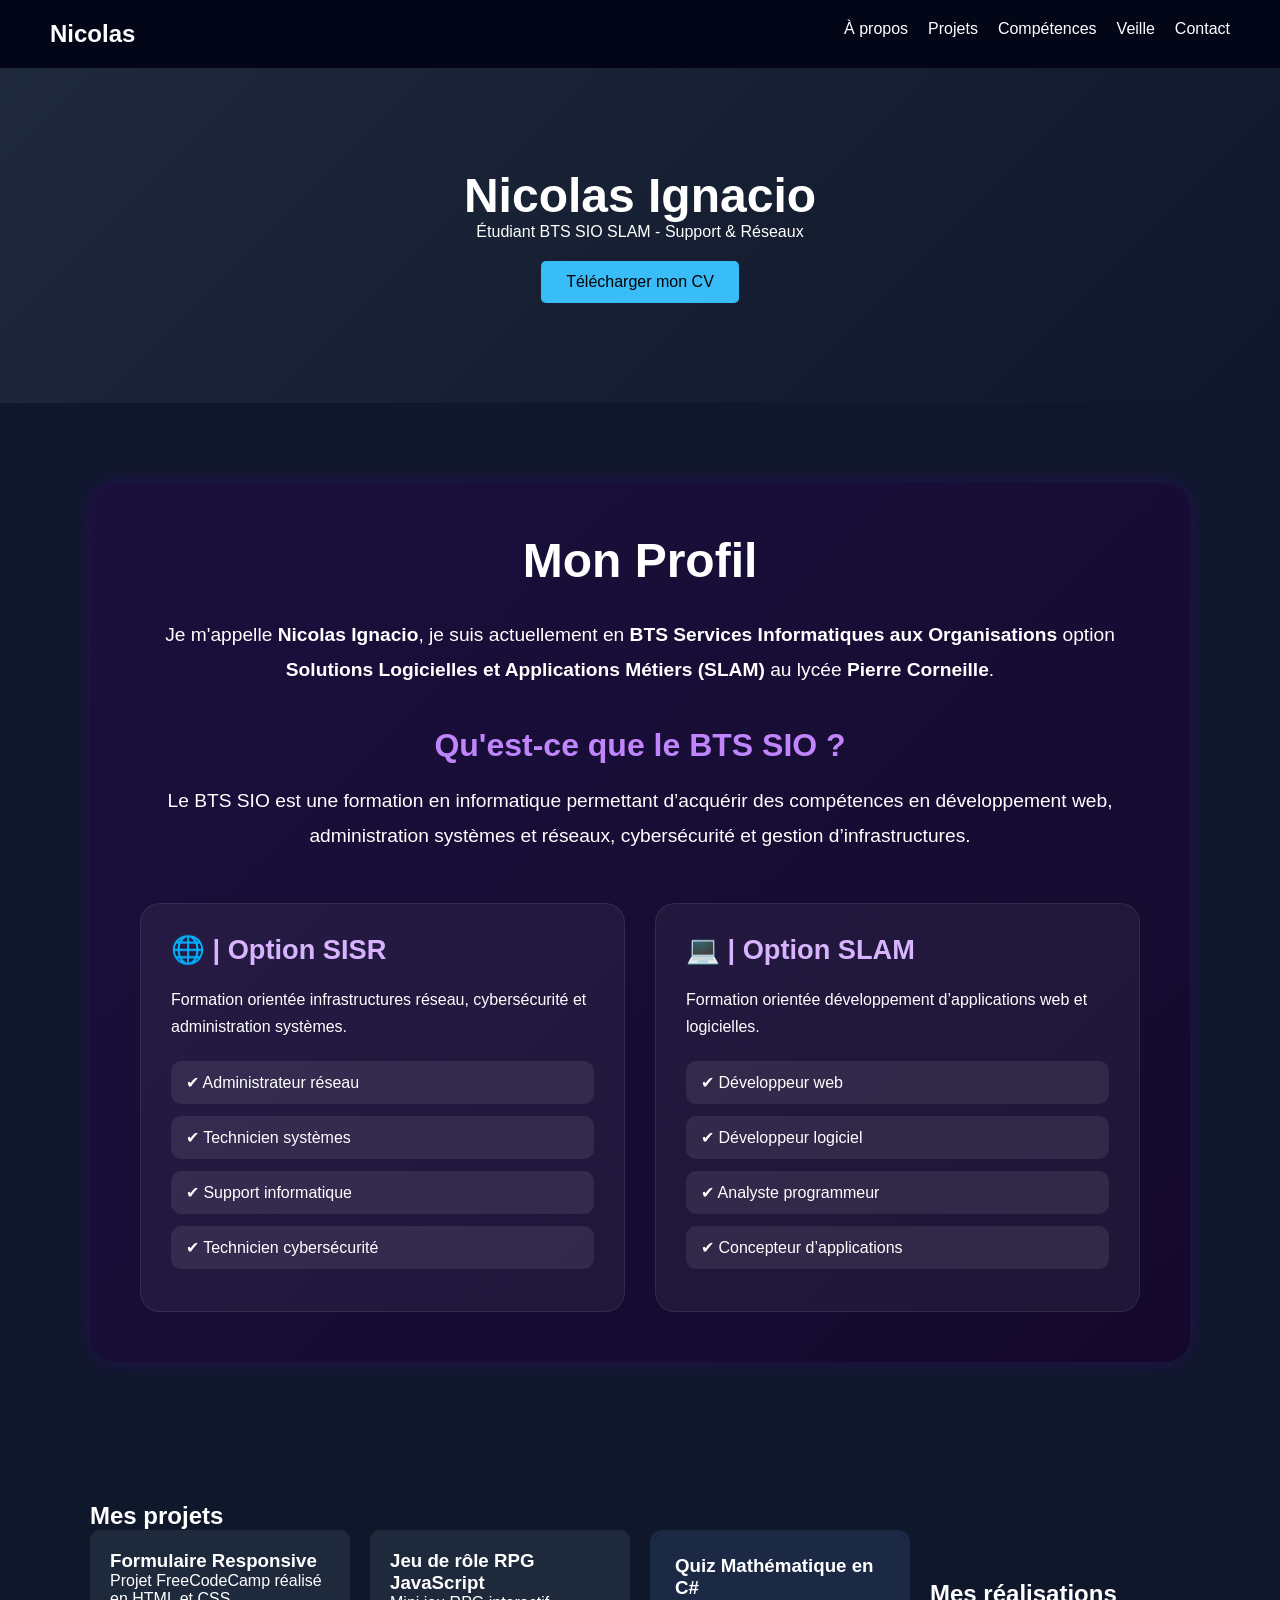
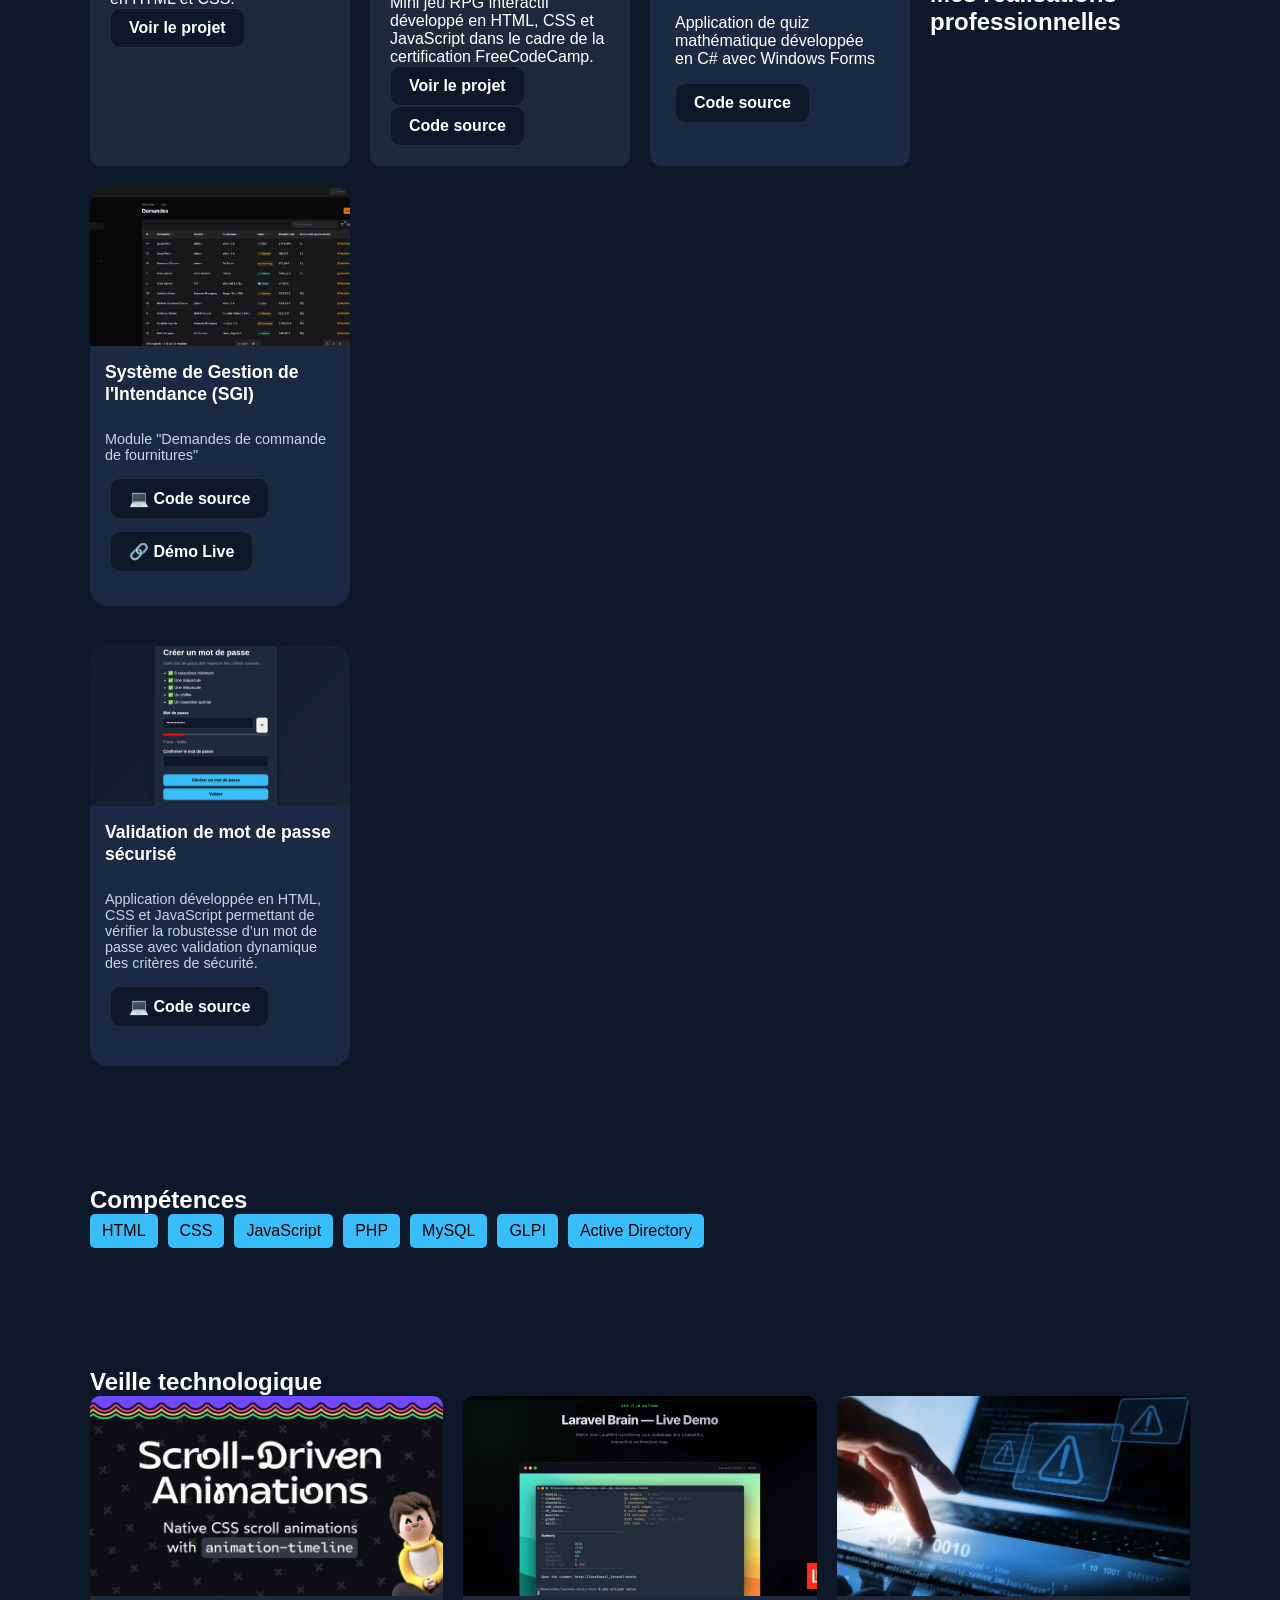
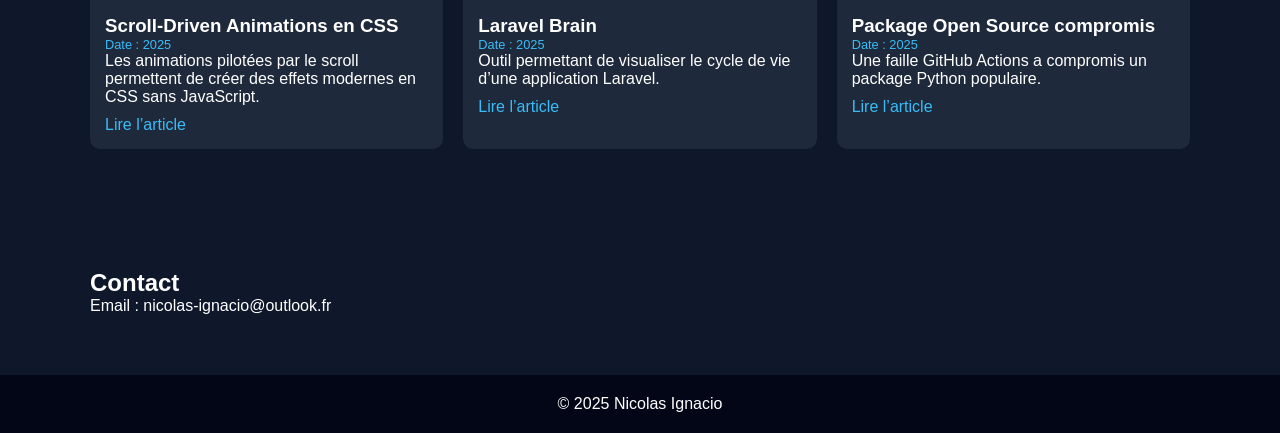
==== index.html @ 7a6d404f "Remove quiz image from project card Removed image from the project card section." ====
<!DOCTYPE html>
<html lang="fr">

<head>
    <meta charset="UTF-8">
    <meta name="viewport" content="width=device-width, initial-scale=1.0">
    <title>Portfolio - Nicolas Ignacio</title>
    <link rel="stylesheet" href="style.css">
</head>

<body>

    <!-- NAVBAR -->
    <nav>
        <h2>Nicolas</h2>

        <ul>
            <li><a href="#about">À propos</a></li>
            <li><a href="#projects">Projets</a></li>
            <li><a href="#skills">Compétences</a></li>
            <li><a href="#veille">Veille</a></li>
            <li><a href="#contact">Contact</a></li>
        </ul>
    </nav>

    <!-- HERO -->
    <header class="hero">

        <h1>Nicolas Ignacio</h1>

        <p>
            Étudiant BTS SIO SLAM - Support & Réseaux
        </p>

        <a href="assets/CV_Nicolas_Ignacio.pdf"
           target="_blank"
           class="btn">
            Télécharger mon CV
        </a>

    </header>

    <!-- PRESENTATION -->
    <section id="presentation" class="presentation-section">

        <div class="presentation-container">

            <h1>Mon Profil</h1>

            <p class="intro">
                Je m'appelle <strong>Nicolas Ignacio</strong>, je suis actuellement
                en <strong>BTS Services Informatiques aux Organisations</strong>
                option
                <strong>Solutions Logicielles et Applications Métiers (SLAM)</strong>
                au lycée <strong>Pierre Corneille</strong>.
            </p>

            <h2>Qu'est-ce que le BTS SIO ?</h2>

            <p class="description">
                Le BTS SIO est une formation en informatique permettant
                d’acquérir des compétences en développement web,
                administration systèmes et réseaux, cybersécurité
                et gestion d’infrastructures.
            </p>

            <div class="options-grid">

                <!-- SISR -->
                <div class="option-card">

                    <h3>🌐 | Option SISR</h3>

                    <p>
                        Formation orientée infrastructures réseau,
                        cybersécurité et administration systèmes.
                    </p>

                    <ul>
                        <li>✔ Administrateur réseau</li>
                        <li>✔ Technicien systèmes</li>
                        <li>✔ Support informatique</li>
                        <li>✔ Technicien cybersécurité</li>
                    </ul>

                </div>

                <!-- SLAM -->
                <div class="option-card">

                    <h3>💻 | Option SLAM</h3>

                    <p>
                        Formation orientée développement d’applications
                        web et logicielles.
                    </p>

                    <ul>
                        <li>✔ Développeur web</li>
                        <li>✔ Développeur logiciel</li>
                        <li>✔ Analyste programmeur</li>
                        <li>✔ Concepteur d’applications</li>
                    </ul>

                </div>

            </div>

        </div>

    </section>

    <!-- PROJETS -->
    <section id="projects">

        <h2>Mes projets</h2>

        <div class="grid">

            <!-- PROJET 1 -->
            <div class="card">

                <h3>Formulaire Responsive</h3>

                <p>
                    Projet FreeCodeCamp réalisé en HTML et CSS.
                </p>

                <a href="https://sleipnik.github.io/Formulaire/"
                       target="_blank"
                       class="demo-btn">
                       Voir le projet
                    </a>

            </div>

            <!-- PROJET 2 -->
            <div class="card">

                 <h3>Jeu de rôle RPG JavaScript</h3>
                    
                    <p>
                        Mini jeu RPG interactif développé en HTML, CSS et JavaScript
                        dans le cadre de la certification FreeCodeCamp.
                    </p>

                    <a href="https://sleipnik.github.io/rpg-dragon-game/"
                       target="_blank"
                       class="demo-btn">
                       Voir le projet
                    </a>
                    <a href="https://github.com/sleipnik/rpg-dragon-game"
                       target="_blank"
                       class="github-btn">
                       Code source
                    </a>

            </div>

<!-- PROJET 3 -->

<div class="project-card">

    <div class="project-content">

        <h3>Quiz Mathématique en C#</h3>

        <p>
            Application de quiz mathématique développée en C#
            avec Windows Forms 
        </p>

             <a href="https://github.com/LucaBONNIN/Quiz-Mathematique"
                target="_blank"
                class="github-btn">
                       Code source
            </a>
    </div>
</div>



<!-- REALISATIONS -->
<h2 class="section-title">
    Mes réalisations professionnelles
</h2>

<div class="realisation-container">

    <!-- SGI -->
    <div class="project-card pro-card">

        <img src="images/sgi-demo.png"
             alt="Application SGI"
             class="project-image">

        <div class="project-content">

            <h3>Système de Gestion de l'Intendance (SGI)</h3>

            <p>
                Module "Demandes de commande de fournitures"
            </p>

            <div class="project-buttons">

                <a href="https://github.com/LucaBONNIN/application-sgi"
                   target="_blank"
                   class="github-btn">
                   💻 Code source
                </a>

                <a href="https://app-sgi.127011.xyz/"
                   target="_blank"
                   class="demo-btn">
                   🔗 Démo Live
                </a>

            </div>

        </div>

    </div>

    <!-- REALISATION 2 -->
    
<div class="project-card pro-card">

    <img src="images/mdp.png"
         alt="Validation mot de passe"
         class="project-image">

    <div class="project-content">

        <h3>Validation de mot de passe sécurisé</h3>

        <p>
            Application développée en HTML, CSS et JavaScript
            permettant de vérifier la robustesse d’un mot de passe
            avec validation dynamique des critères de sécurité.
        </p>

    <div class="project-buttons">
    
        <a href="https://github.com/sleipnik/application-securite-mdp"
           target="_blank"
           class="github-btn">
           💻 Code source
        </a>
    
    </div>

</div>
</section>

    <!-- COMPETENCES -->
    <section id="skills">

        <h2>Compétences</h2>

        <div class="skills">

            <span>HTML</span>
            <span>CSS</span>
            <span>JavaScript</span>
            <span>PHP</span>
            <span>MySQL</span>
            <span>GLPI</span>
            <span>Active Directory</span>

        </div>

    </section>

    <!-- VEILLE -->
    <section id="veille">

        <h2>Veille technologique</h2>

        <div class="veille-container">

            <!-- ARTICLE 1 -->
            <div class="veille-card">

                <img src="images/scroll-animation.jpg"
                     alt="Scroll Driven Animations">

                <div class="veille-content">

                    <h3>Scroll-Driven Animations en CSS</h3>

                    <p class="date">
                        Date : 2025
                    </p>

                    <p>
                        Les animations pilotées par le scroll permettent
                        de créer des effets modernes en CSS sans JavaScript.
                    </p>

                    <a href="https://app.daily.dev/posts/scroll-driven-animations-josh-w-comeau-e7cur5pha"
                       target="_blank">
                        Lire l’article
                    </a>

                </div>

            </div>

            <!-- ARTICLE 2 -->
            <div class="veille-card">

                <img src="images/laravel-brain.jpg"
                     alt="Laravel Brain">

                <div class="veille-content">

                    <h3>Laravel Brain</h3>

                    <p class="date">
                        Date : 2025
                    </p>

                    <p>
                        Outil permettant de visualiser le cycle
                        de vie d’une application Laravel.
                    </p>

                    <a href="https://app.daily.dev/posts/laravel-brain-visualize-your-application-s-request-lifecycle-7nug7p59g"
                       target="_blank">
                        Lire l’article
                    </a>

                </div>

            </div>

            <!-- ARTICLE 3 -->
            <div class="veille-card">

                <img src="images/open-source-security.jpg"
                     alt="Open Source Security">

                <div class="veille-content">

                    <h3>Package Open Source compromis</h3>

                    <p class="date">
                        Date : 2025
                    </p>

                    <p>
                        Une faille GitHub Actions a compromis
                        un package Python populaire.
                    </p>

                    <a href="https://app.daily.dev/posts/xqgfmhisj"
                       target="_blank">
                        Lire l’article
                    </a>

                </div>

            </div>

        </div>

    </section>

    <!-- CONTACT -->
    <section id="contact">

        <h2>Contact</h2>

        <p>
            Email : nicolas-ignacio@outlook.fr
        </p>

    </section>

    <!-- FOOTER -->
    <footer>

        <p>
            © 2025 Nicolas Ignacio
        </p>

    </footer>

    <script src="script.js"></script>

</body>

</html>
---- style.css ----
* {
    margin: 0;
    padding: 0;
    box-sizing: border-box;
}

body {
    margin: 0;
    font-family: 'Segoe UI', sans-serif;
    background: #0f172a;
    color: white;
}

/* NAVBAR */
nav {
    display: flex;
    justify-content: space-between;
    padding: 20px 50px;
    background: #020617;
    position: sticky;
    top: 0;
    z-index: 100;
}

nav ul {
    display: flex;
    gap: 20px;
    list-style: none;
}

nav a {
    color: white;
    text-decoration: none;
    transition: 0.3s;
}

nav a:hover {
    color: #38bdf8;
}

/* HERO */
.hero {
    text-align: center;
    padding: 100px 20px;
    background: linear-gradient(135deg, #1e293b, #0f172a);
}

.hero h1 {
    font-size: 3em;
}

.btn {
    display: inline-block;
    margin-top: 20px;
    padding: 12px 25px;
    background: #38bdf8;
    color: black;
    border-radius: 5px;
    text-decoration: none;
    transition: 0.3s;
}

.btn:hover {
    background: #0ea5e9;
}

/* SECTIONS */
section {
    padding: 60px 50px;
    max-width: 1200px;
    margin: auto;
    opacity: 0;
    transform: translateY(20px);
    transition: 0.6s;
}

/* =========================
   PRESENTATION BTS SIO
========================= */

.presentation-section {
    padding: 80px 50px;
}

.presentation-container {
    background: linear-gradient(135deg, #1b103d, #14092c);
    padding: 50px;
    border-radius: 25px;
    box-shadow: 0 0 25px rgba(128, 0, 255, 0.2);
}

.presentation-container h1 {
    text-align: center;
    font-size: 3rem;
    margin-bottom: 30px;
}

.presentation-container h2 {
    text-align: center;
    margin: 40px 0 20px;
    font-size: 2rem;
    color: #c084fc;
}

.intro,
.description {
    text-align: center;
    line-height: 1.8;
    font-size: 1.2rem;
    margin-bottom: 25px;
}

.options-grid {
    display: grid;
    grid-template-columns: repeat(auto-fit, minmax(320px, 1fr));
    gap: 30px;
    margin-top: 50px;
}

.option-card {
    background: rgba(255,255,255,0.05);
    padding: 30px;
    border-radius: 20px;
    border: 1px solid rgba(255,255,255,0.08);
    transition: 0.3s;
}

.option-card:hover {
    transform: translateY(-5px);
    box-shadow: 0 0 20px rgba(192,132,252,0.3);
}

.option-card h3 {
    font-size: 1.7rem;
    margin-bottom: 20px;
    color: #d8b4fe;
}

.option-card p {
    line-height: 1.7;
    margin-bottom: 20px;
}

.option-card ul {
    list-style: none;
    padding: 0;
}

.option-card ul li {
    background: rgba(255,255,255,0.08);
    margin-bottom: 12px;
    padding: 12px 15px;
    border-radius: 10px;
}

/* GRID */
.grid {
    display: grid;
    grid-template-columns: repeat(auto-fit, minmax(250px, 1fr));
    gap: 20px;
}

/* CARDS */
.card {
    background: #1e293b;
    padding: 20px;
    border-radius: 10px;
    transition: 0.3s;
}

.card:hover {
    transform: translateY(-5px);
}

/* SKILLS */
.skills {
    display: flex;
    gap: 10px;
    flex-wrap: wrap;
}

.skills span {
    background: #38bdf8;
    color: black;
    padding: 8px 12px;
    border-radius: 5px;
}

/* VEILLE */
.veille-container {
    display: grid;
    grid-template-columns: repeat(auto-fit, minmax(300px, 1fr));
    gap: 20px;
}

.veille-card {
    background: #1e293b;
    border-radius: 10px;
    overflow: hidden;
    transition: 0.3s;
}

.veille-card:hover {
    transform: translateY(-5px);
}

.veille-card img {
    width: 100%;
    height: 200px;
    object-fit: cover;
}

.veille-content {
    padding: 15px;
}

.veille-content h3 {
    margin: 0;
}

.date {
    font-size: 0.8em;
    color: #38bdf8;
}

.veille-content a {
    display: inline-block;
    margin-top: 10px;
    color: #38bdf8;
    text-decoration: none;
}

.article {
    opacity: 1 !important;
    transform: none !important;
}

/* PROJETS */
.projects-section {
    padding: 40px;
    background-color: #020d2b;
    color: white;
}

.projects-section h2 {
    margin-bottom: 25px;
    font-size: 2rem;
}

.section-title {
    margin-top: 50px;
}

.projects-grid {
    display: flex;
    gap: 20px;
    flex-wrap: wrap;
}

.project-card {
    background-color: #1b2945;
    padding: 25px;
    border-radius: 12px;
    width: 100%;
    box-sizing: border-box;
}

.project-card:hover {
    transform: translateY(-5px);
}

.project-card h3 {
    margin-bottom: 15px;
}

.project-card p {
    margin-bottom: 15px;
}

.project-card a {
    color: #7b2cff;
    text-decoration: underline;
}

/* FOOTER */
footer {
    text-align: center;
    padding: 20px;
    background: #020617;
}

/* =========================
   RESPONSIVE MOBILE
========================= */

@media screen and (max-width: 768px) {

    body {
        overflow-x: hidden;
    }

    /* NAVBAR */
    nav {
        flex-direction: column;
        align-items: center;
        padding: 15px;
        gap: 15px;
    }

    nav ul {
        flex-wrap: wrap;
        justify-content: center;
        padding: 0;
        margin: 0;
        gap: 10px;
    }

    nav a {
        font-size: 14px;
    }

    /* HERO */
    .hero {
        padding: 70px 15px;
    }

    .hero h1 {
        font-size: 2rem;
    }

    .hero p {
        font-size: 1rem;
    }

    .btn {
        width: 100%;
        max-width: 250px;
        text-align: center;
    }

    /* SECTIONS */
    section {
        padding: 40px 15px;
    }

    /* PRESENTATION */
    .presentation-section {
        padding: 20px 10px;
    }

    .presentation-container {
        padding: 20px;
        border-radius: 15px;
    }

    .presentation-container h1 {
        font-size: 2rem;
        text-align: center;
    }

    .presentation-container h2 {
        font-size: 1.5rem;
        text-align: center;
    }

    .intro,
    .description {
        font-size: 1rem;
        line-height: 1.6;
        text-align: left;
    }

    .options-grid {
        grid-template-columns: 1fr;
        gap: 20px;
    }

    .option-card {
        padding: 20px;
    }

    .option-card h3 {
        font-size: 1.2rem;
    }

    .option-card ul li {
        font-size: 0.95rem;
    }

    /* PROJETS */
    .projects-grid {
        flex-direction: column;
    }

    .project-card {
        width: 100%;
        box-sizing: border-box;
    }

    /* VEILLE */
    .veille-container {
        grid-template-columns: 1fr;
    }

    .veille-card img {
        height: auto;
    }

    /* FOOTER */
    footer {
        padding: 15px;
        font-size: 0.9rem;
    }

    html, body {
        overflow-x: hidden;
    }

    img {
        max-width: 100%;
    }

}

/* =========================
   REALISATION PRO
========================= */

#realisations {
    width: 100%;
    display: flex;
    flex-direction: column;
    align-items: center;
}

.pro-card {
    background-color: #1b2945;
    border-radius: 18px;
    overflow: hidden;

    width: 300px;
    height: 420px;

    color: white;
    padding: 0;
    transition: 0.3s;

    display: flex;
    flex-direction: column;
}


.pro-card:hover {
    transform: translateY(-5px);
}

.project-image {
    width: 100%;
    height: 160px;
    object-fit: cover;
    display: block;
}

.pro-card h3 {
    padding: 15px 15px 10px;
    font-size: 1.1rem;
    line-height: 1.3;
}

.pro-card p {
    padding: 0 15px;
    color: #cbd5e1;
    font-size: 0.9rem;
    margin-bottom: 15px;
}

.project-tags {
    display: flex;
    gap: 10px;
    flex-wrap: wrap;
    padding: 0 20px 20px;
}

.project-tags span {
    background: rgba(255,255,255,0.08);
    color: #38bdf8;
    padding: 8px 14px;
    border-radius: 8px;
    font-size: 14px;
}

.project-buttons {
    display: flex;
    gap: 12px;
    padding: 0 20px 25px;
    align-items: center;
    flex-wrap: wrap;
}

.github-btn,
.demo-btn {
    background: #0f172a;
    color: white !important;
    text-decoration: none !important;
    padding: 10px 18px;
    border-radius: 10px;
    transition: 0.3s;
    font-weight: 600;
    border: 1px solid rgba(255,255,255,0.08);
    display: inline-flex;
    align-items: center;
    gap: 8px;
}

.github-btn:hover,
.demo-btn:hover {
    background: #2563eb;
    transform: translateY(-2px);
}

/* CONTENEUR POUR METTRE LES REALISATIONS COTE A COTE */

.realisation-container {
    width: 100%;
    display: flex;
    justify-content: center;
    align-items: stretch;
    gap: 40px;
    flex-wrap: wrap;
}
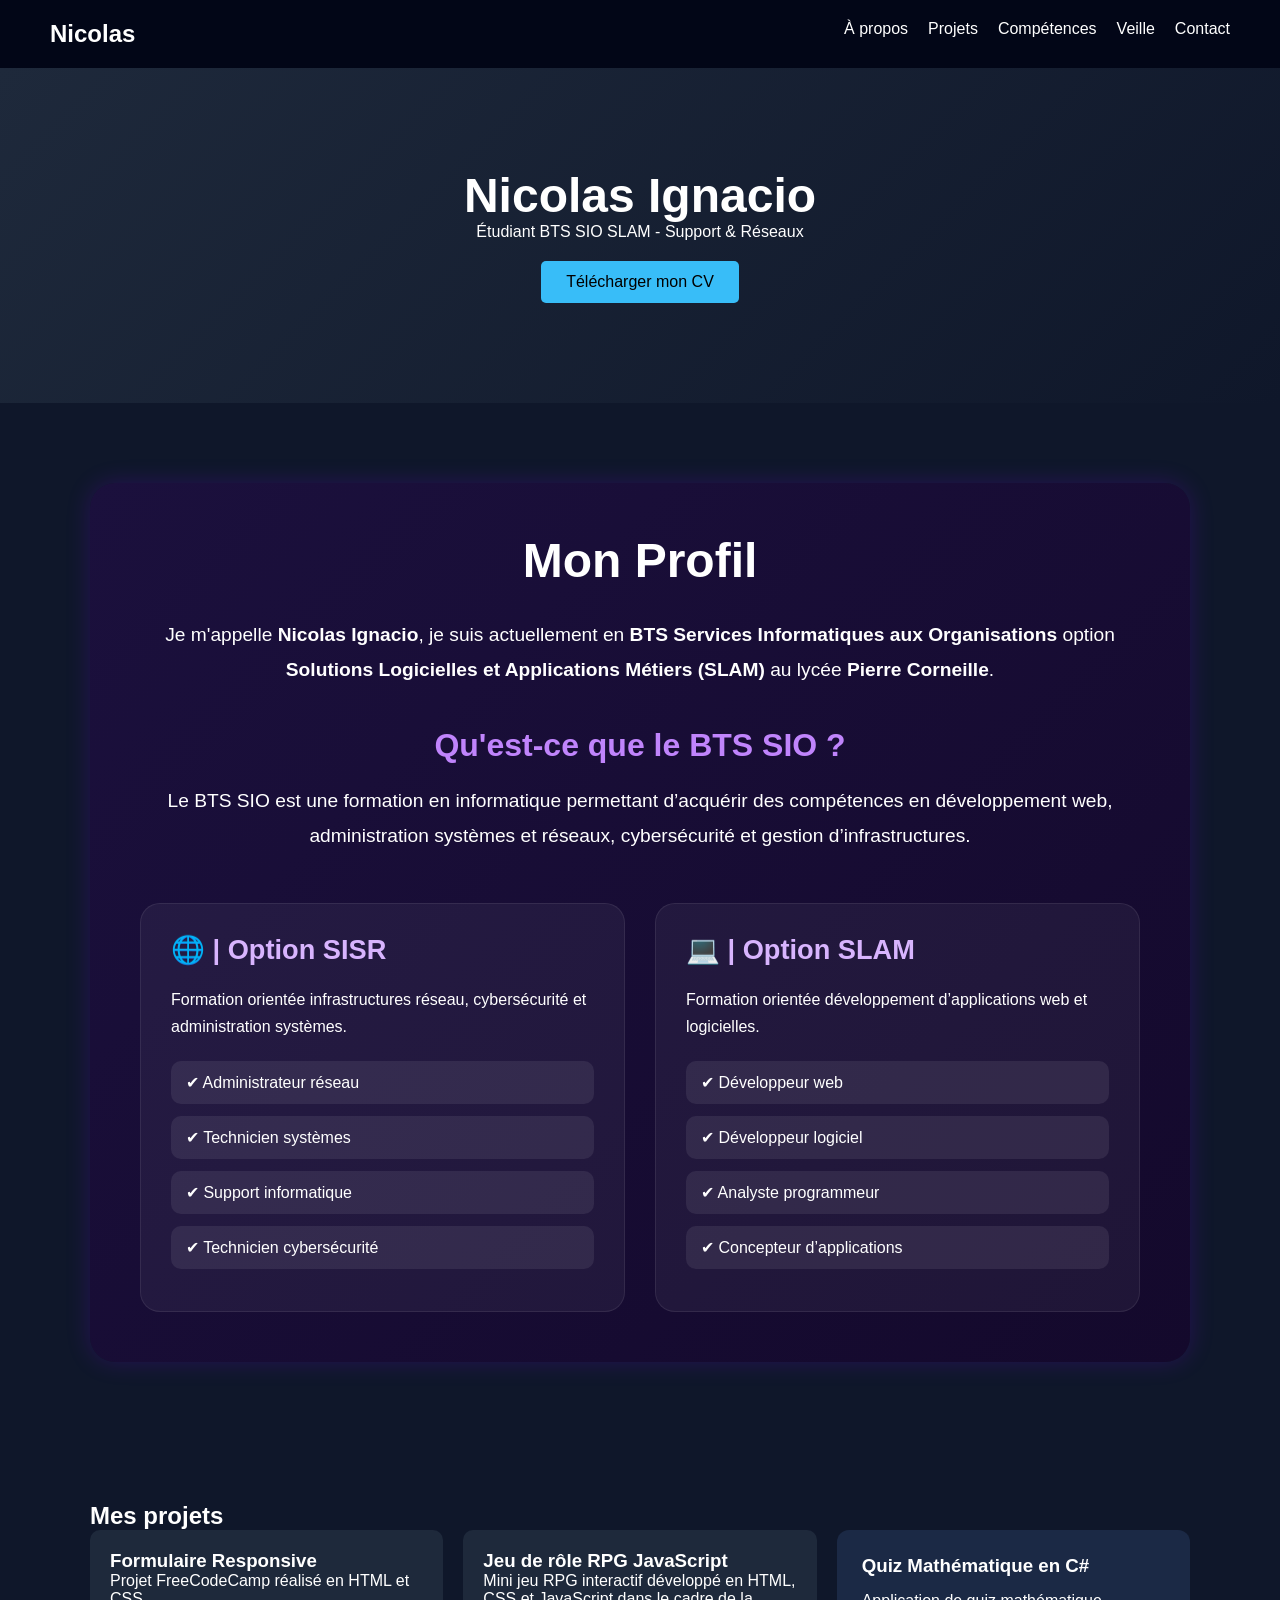
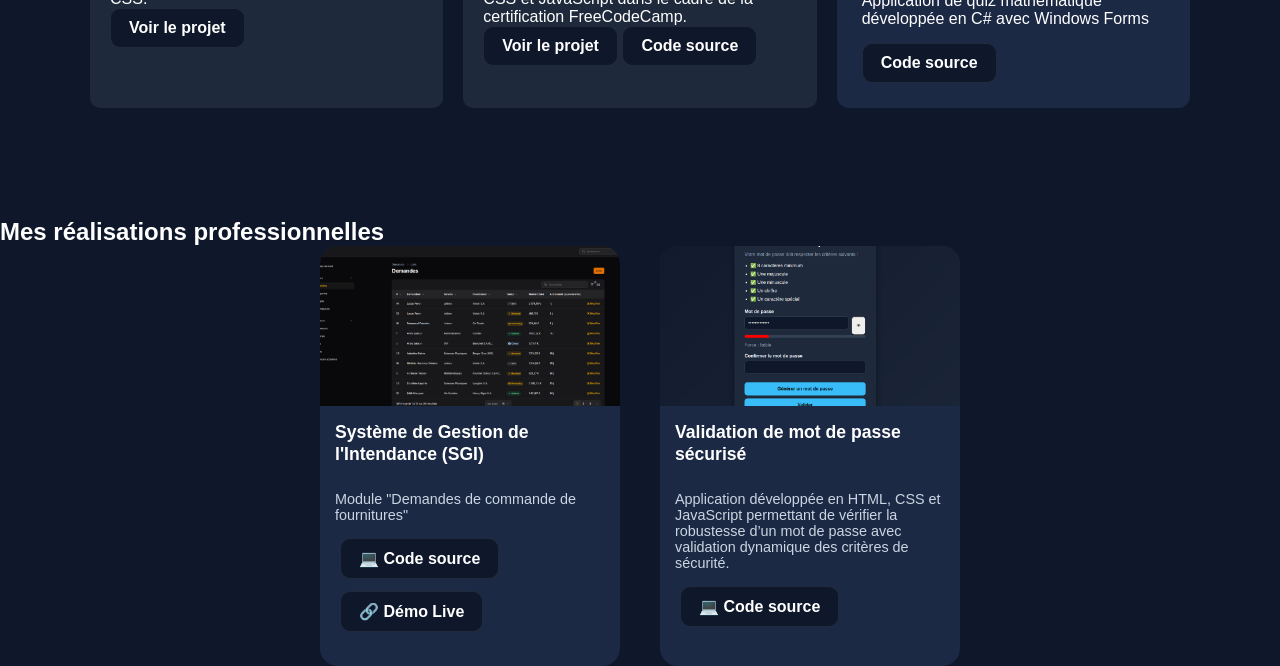
==== commit 7d1993bf: "Fix GitHub link formatting in index.html" ====
--- a/index.html
+++ b/index.html
@@ -170,15 +170,17 @@
             avec Windows Forms 
         </p>
 
-             <a href="https://github.com/LucaBONNIN/Quiz-Mathematique"
-                target="_blank"
-                class="github-btn">
-                       Code source
-            </a>
+        <a href="https://github.com/LucaBONNIN/Quiz-Mathematique"
+           target="_blank"
+           class="github-btn">
+           Code source
+        </a>
+
     </div>
 </div>
 
-
+</div>
+</section>
 
 <!-- REALISATIONS -->
 <h2 class="section-title">
@@ -186,7 +188,7 @@
 </h2>
 
 <div class="realisation-container">
-
+    
     <!-- SGI -->
     <div class="project-card pro-card">
 
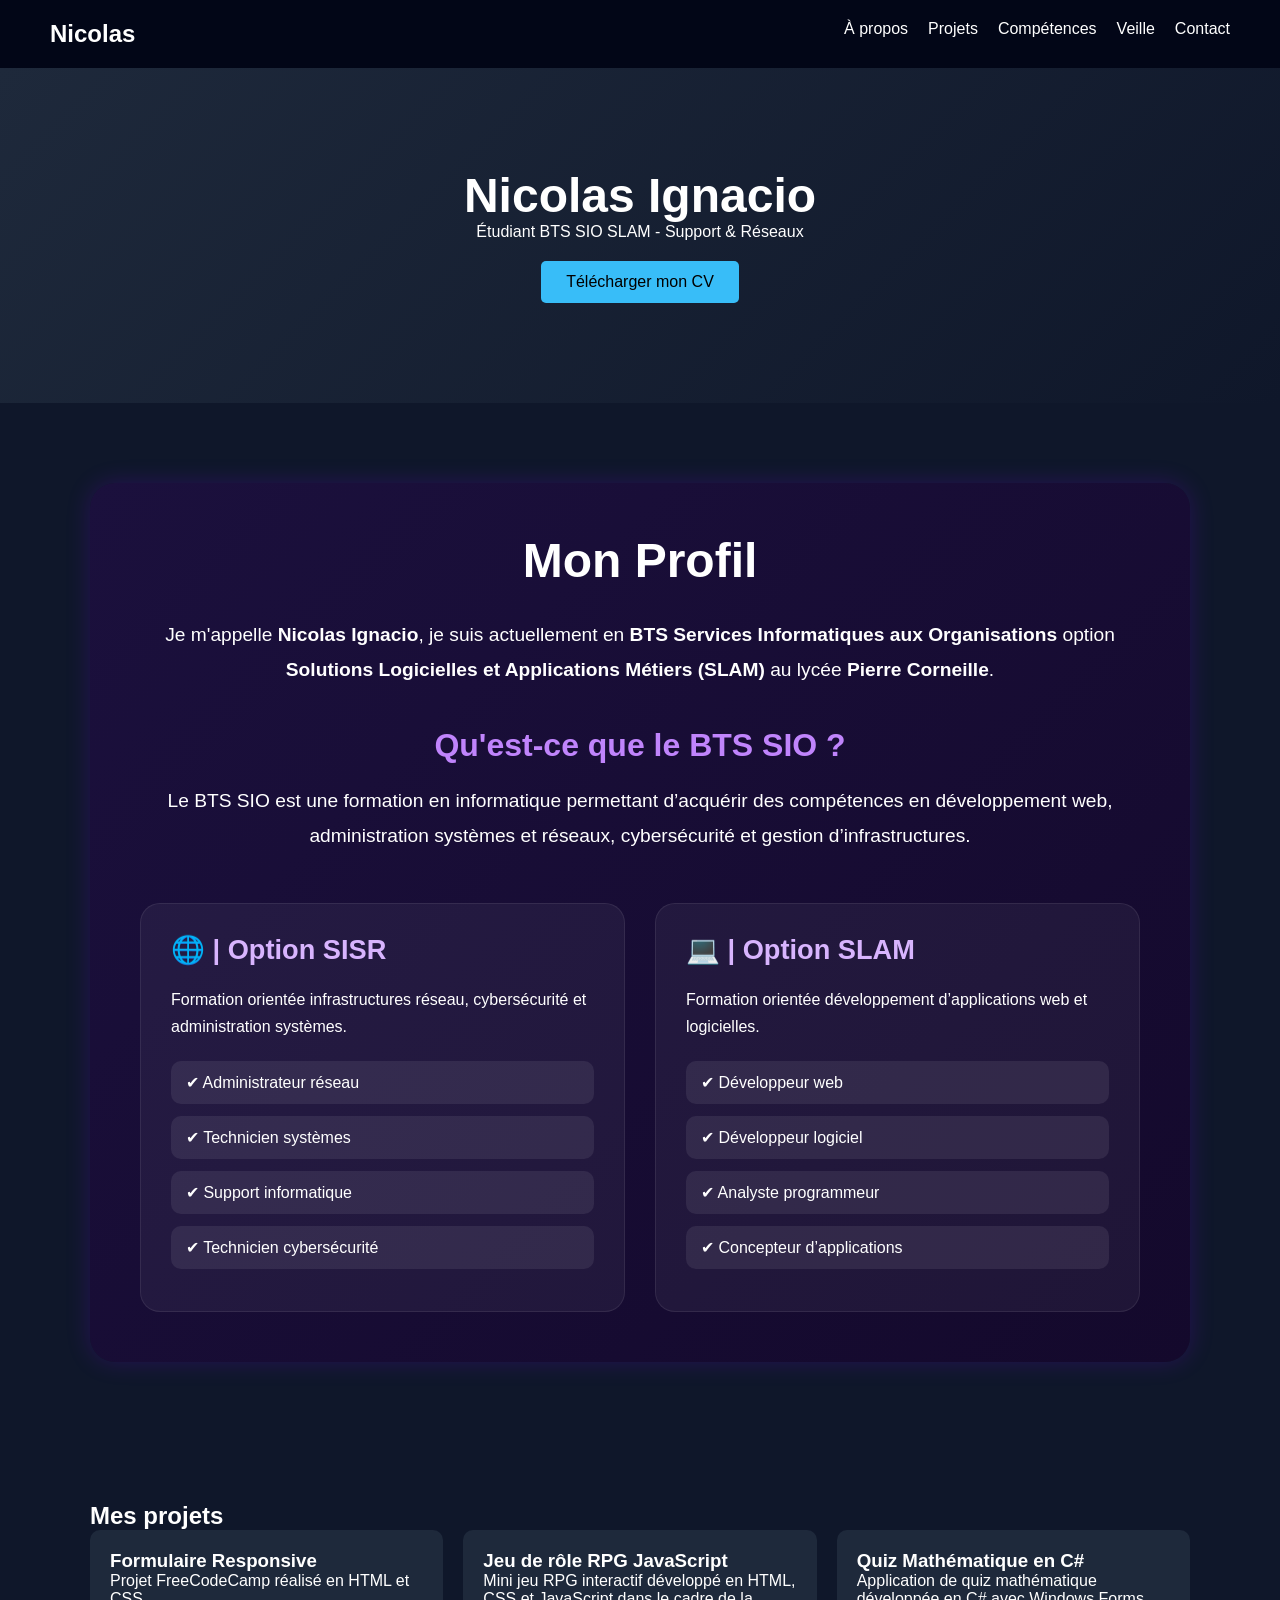
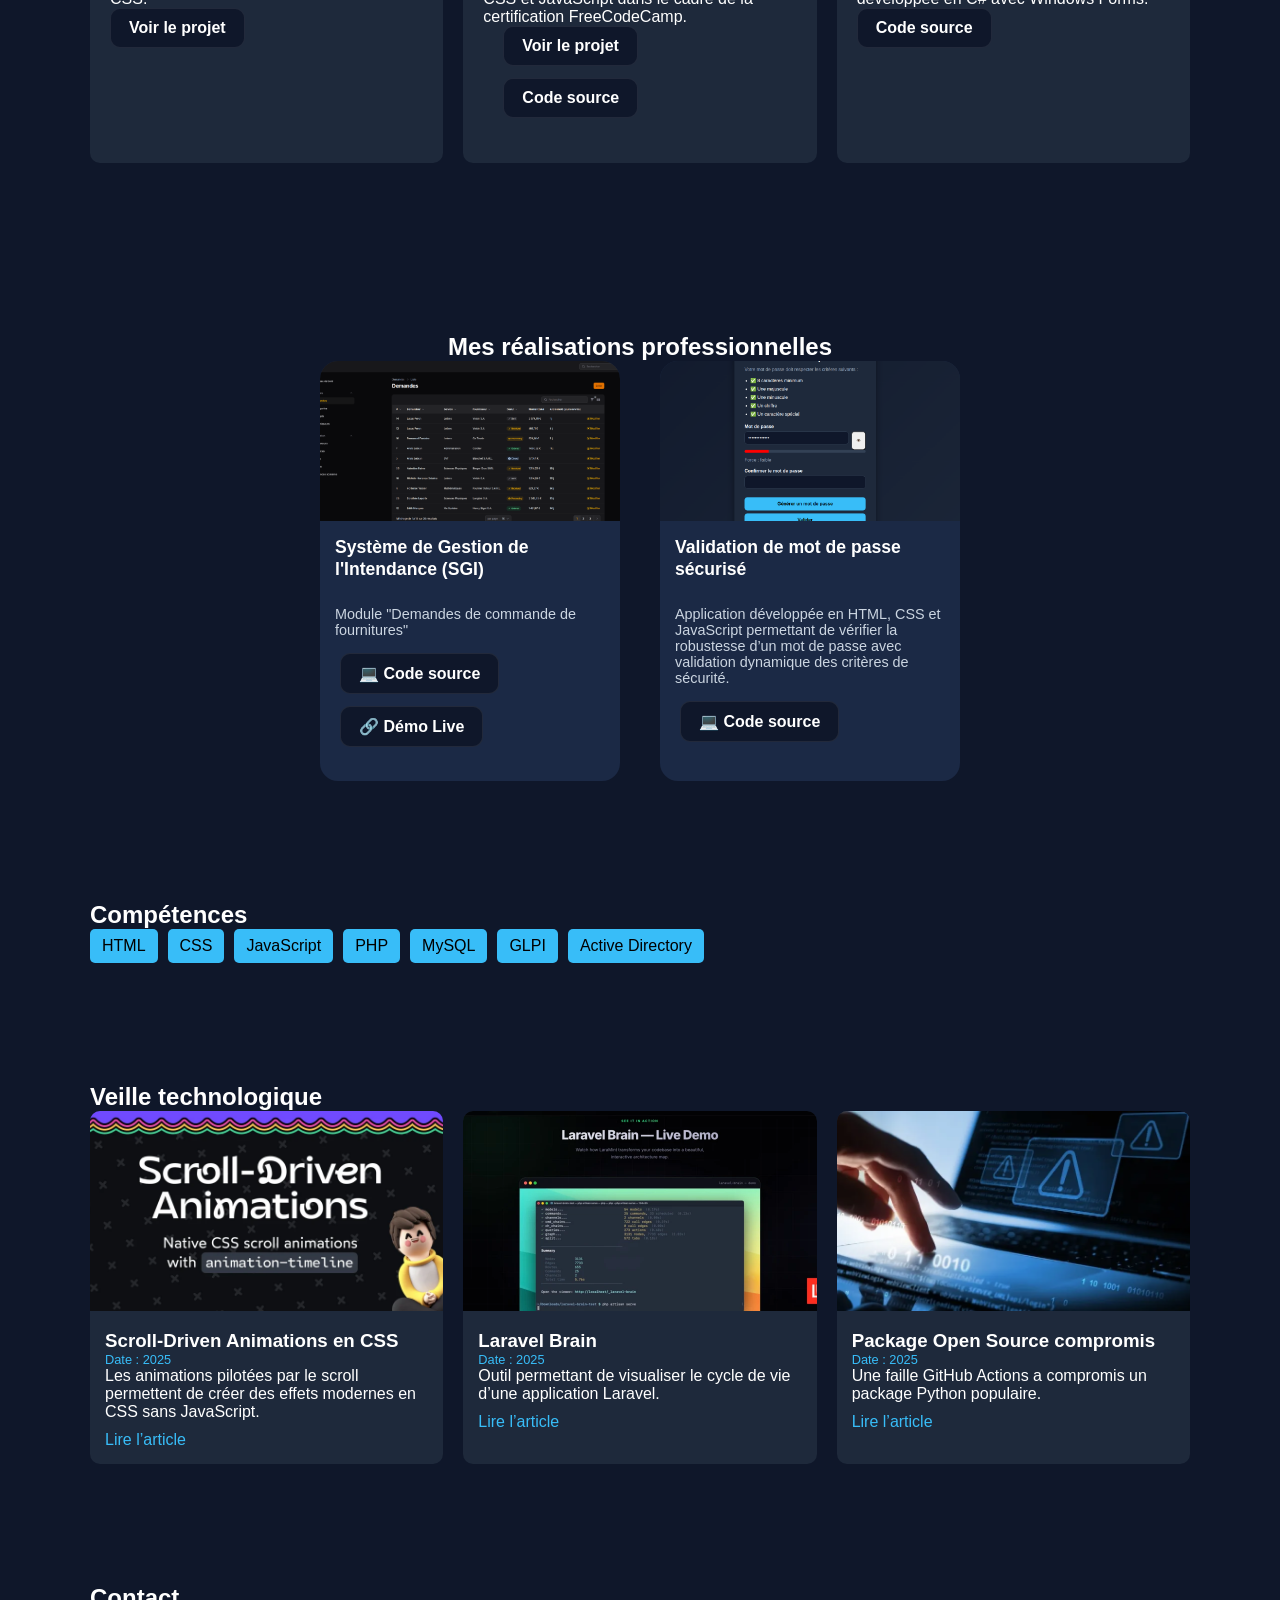
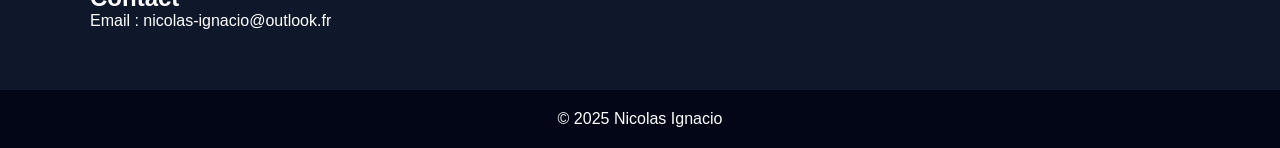
==== commit 7fa79d82: "Refactor project section in index.html" ====
--- a/index.html
+++ b/index.html
@@ -110,120 +110,123 @@
 
     </section>
 
-    <!-- PROJETS -->
-    <section id="projects">
-
-        <h2>Mes projets</h2>
-
-        <div class="grid">
-
-            <!-- PROJET 1 -->
-            <div class="card">
-
-                <h3>Formulaire Responsive</h3>
+<!-- PROJETS -->
+<section id="projects">
+
+    <h2>Mes projets</h2>
+
+    <div class="grid">
+
+        <!-- PROJET 1 -->
+        <div class="card">
+
+            <h3>Formulaire Responsive</h3>
+
+            <p>
+                Projet FreeCodeCamp réalisé en HTML et CSS.
+            </p>
+
+            <a href="https://sleipnik.github.io/Formulaire/"
+               target="_blank"
+               class="demo-btn">
+               Voir le projet
+            </a>
+
+        </div>
+
+        <!-- PROJET 2 -->
+        <div class="card">
+
+            <h3>Jeu de rôle RPG JavaScript</h3>
+
+            <p>
+                Mini jeu RPG interactif développé en HTML, CSS et JavaScript
+                dans le cadre de la certification FreeCodeCamp.
+            </p>
+
+            <div class="project-buttons">
+
+                <a href="https://sleipnik.github.io/rpg-dragon-game/"
+                   target="_blank"
+                   class="demo-btn">
+                   Voir le projet
+                </a>
+
+                <a href="https://github.com/sleipnik/rpg-dragon-game"
+                   target="_blank"
+                   class="github-btn">
+                   Code source
+                </a>
+
+            </div>
+
+        </div>
+
+        <!-- PROJET 3 -->
+        <div class="card">
+
+            <h3>Quiz Mathématique en C#</h3>
+
+            <p>
+                Application de quiz mathématique développée en C#
+                avec Windows Forms.
+            </p>
+
+            <a href="https://github.com/LucaBONNIN/Quiz-Mathematique"
+               target="_blank"
+               class="github-btn">
+               Code source
+            </a>
+
+        </div>
+
+    </div>
+
+</section>
+
+<!-- REALISATIONS -->
+<section id="realisations">
+
+    <h2 class="section-title">
+        Mes réalisations professionnelles
+    </h2>
+
+    <div class="realisation-container">
+
+        <!-- SGI -->
+        <div class="project-card pro-card">
+
+            <img src="images/sgi-demo.png"
+                 alt="Application SGI"
+                 class="project-image">
+
+            <div class="project-content">
+
+                <h3>Système de Gestion de l'Intendance (SGI)</h3>
 
                 <p>
-                    Projet FreeCodeCamp réalisé en HTML et CSS.
+                    Module "Demandes de commande de fournitures"
                 </p>
 
-                <a href="https://sleipnik.github.io/Formulaire/"
+                <div class="project-buttons">
+
+                    <a href="https://github.com/LucaBONNIN/application-sgi"
+                       target="_blank"
+                       class="github-btn">
+                       💻 Code source
+                    </a>
+
+                    <a href="https://app-sgi.127011.xyz/"
                        target="_blank"
                        class="demo-btn">
-                       Voir le projet
-                    </a>
-
-            </div>
-
-            <!-- PROJET 2 -->
-            <div class="card">
-
-                 <h3>Jeu de rôle RPG JavaScript</h3>
-                    
-                    <p>
-                        Mini jeu RPG interactif développé en HTML, CSS et JavaScript
-                        dans le cadre de la certification FreeCodeCamp.
-                    </p>
-
-                    <a href="https://sleipnik.github.io/rpg-dragon-game/"
-                       target="_blank"
-                       class="demo-btn">
-                       Voir le projet
-                    </a>
-                    <a href="https://github.com/sleipnik/rpg-dragon-game"
-                       target="_blank"
-                       class="github-btn">
-                       Code source
-                    </a>
-
-            </div>
-
-<!-- PROJET 3 -->
-
-<div class="project-card">
-
-    <div class="project-content">
-
-        <h3>Quiz Mathématique en C#</h3>
-
-        <p>
-            Application de quiz mathématique développée en C#
-            avec Windows Forms 
-        </p>
-
-        <a href="https://github.com/LucaBONNIN/Quiz-Mathematique"
-           target="_blank"
-           class="github-btn">
-           Code source
-        </a>
-
-    </div>
-</div>
-
-</div>
-</section>
-
-<!-- REALISATIONS -->
-<h2 class="section-title">
-    Mes réalisations professionnelles
-</h2>
-
-<div class="realisation-container">
-    
-    <!-- SGI -->
-    <div class="project-card pro-card">
-
-        <img src="images/sgi-demo.png"
-             alt="Application SGI"
-             class="project-image">
-
-        <div class="project-content">
-
-            <h3>Système de Gestion de l'Intendance (SGI)</h3>
-
-            <p>
-                Module "Demandes de commande de fournitures"
-            </p>
-
-            <div class="project-buttons">
-
-                <a href="https://github.com/LucaBONNIN/application-sgi"
-                   target="_blank"
-                   class="github-btn">
-                   💻 Code source
-                </a>
-
-                <a href="https://app-sgi.127011.xyz/"
-                   target="_blank"
-                   class="demo-btn">
-                   🔗 Démo Live
-                </a>
-
-            </div>
-
-        </div>
-
-    </div>
-
+                       🔗 Démo Live
+                    </a>
+
+                </div>
+
+            </div>
+
+        </div>
     <!-- REALISATION 2 -->
     
 <div class="project-card pro-card">
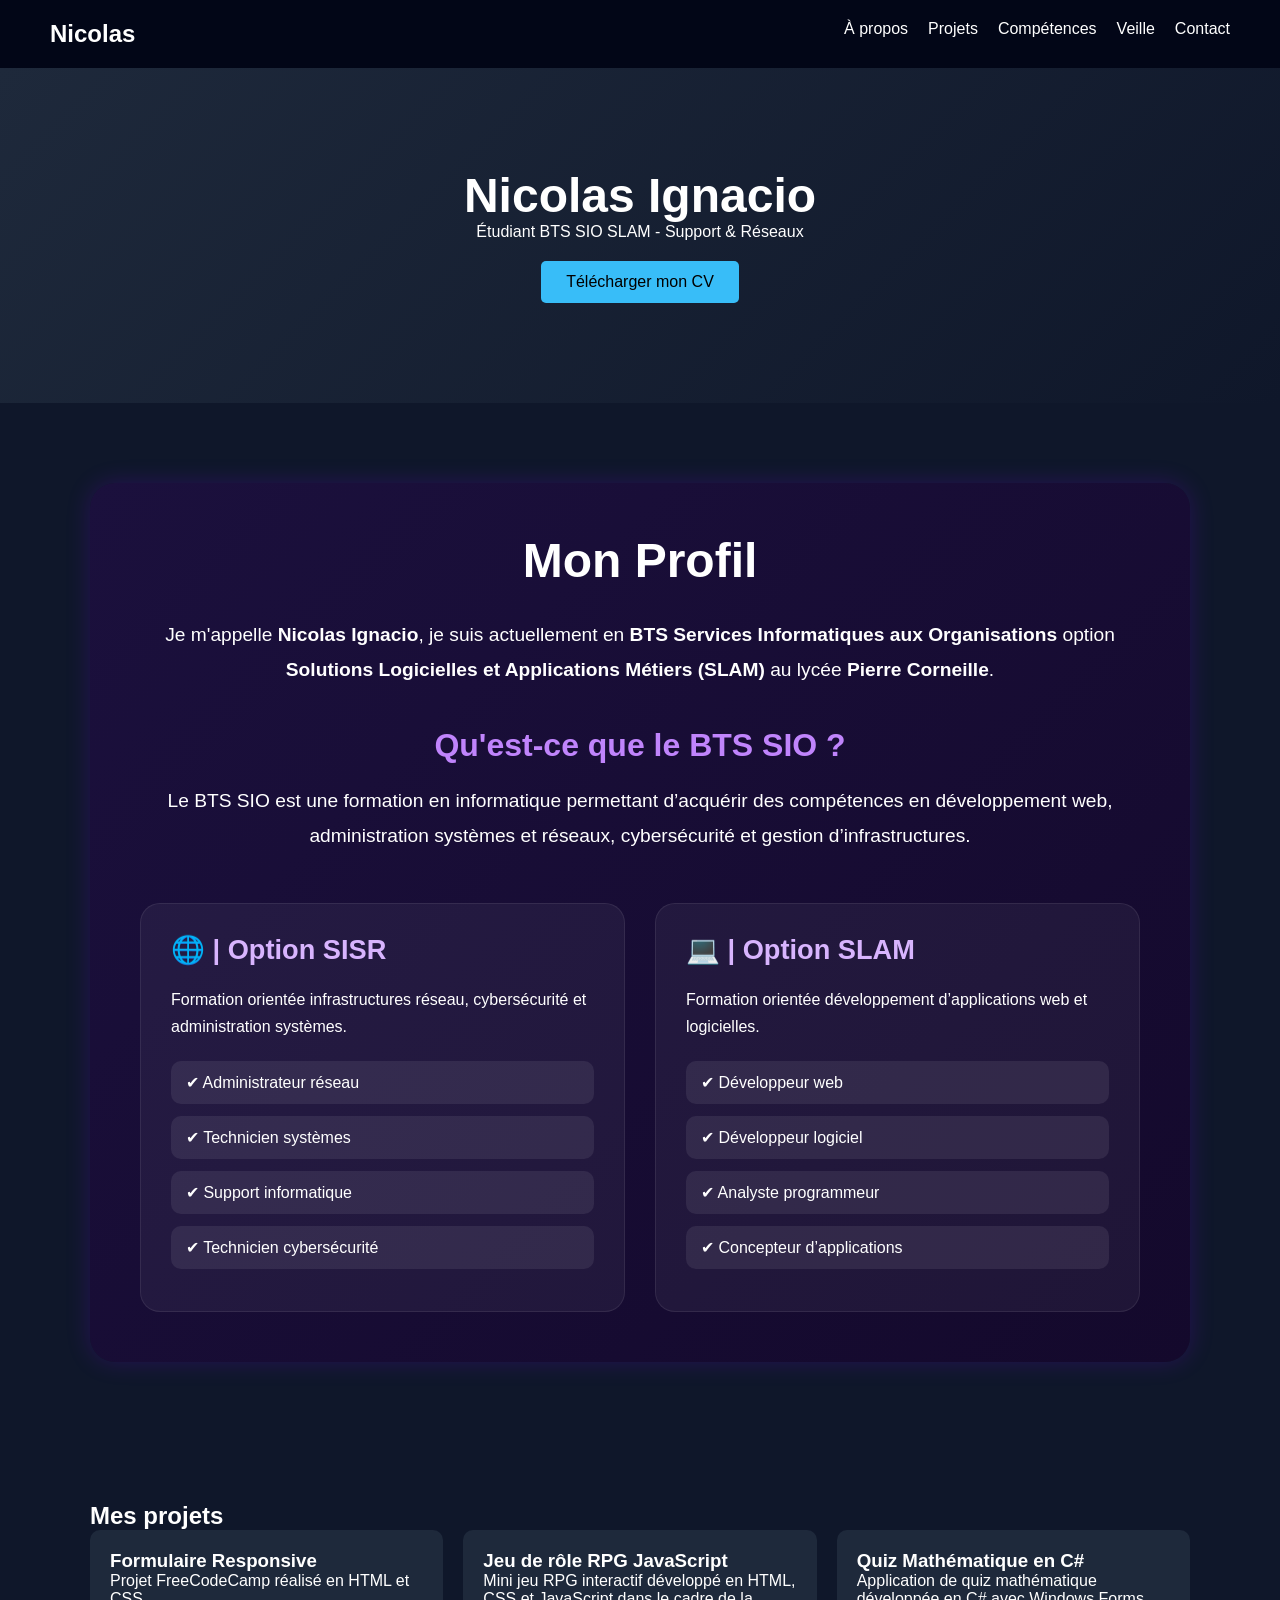
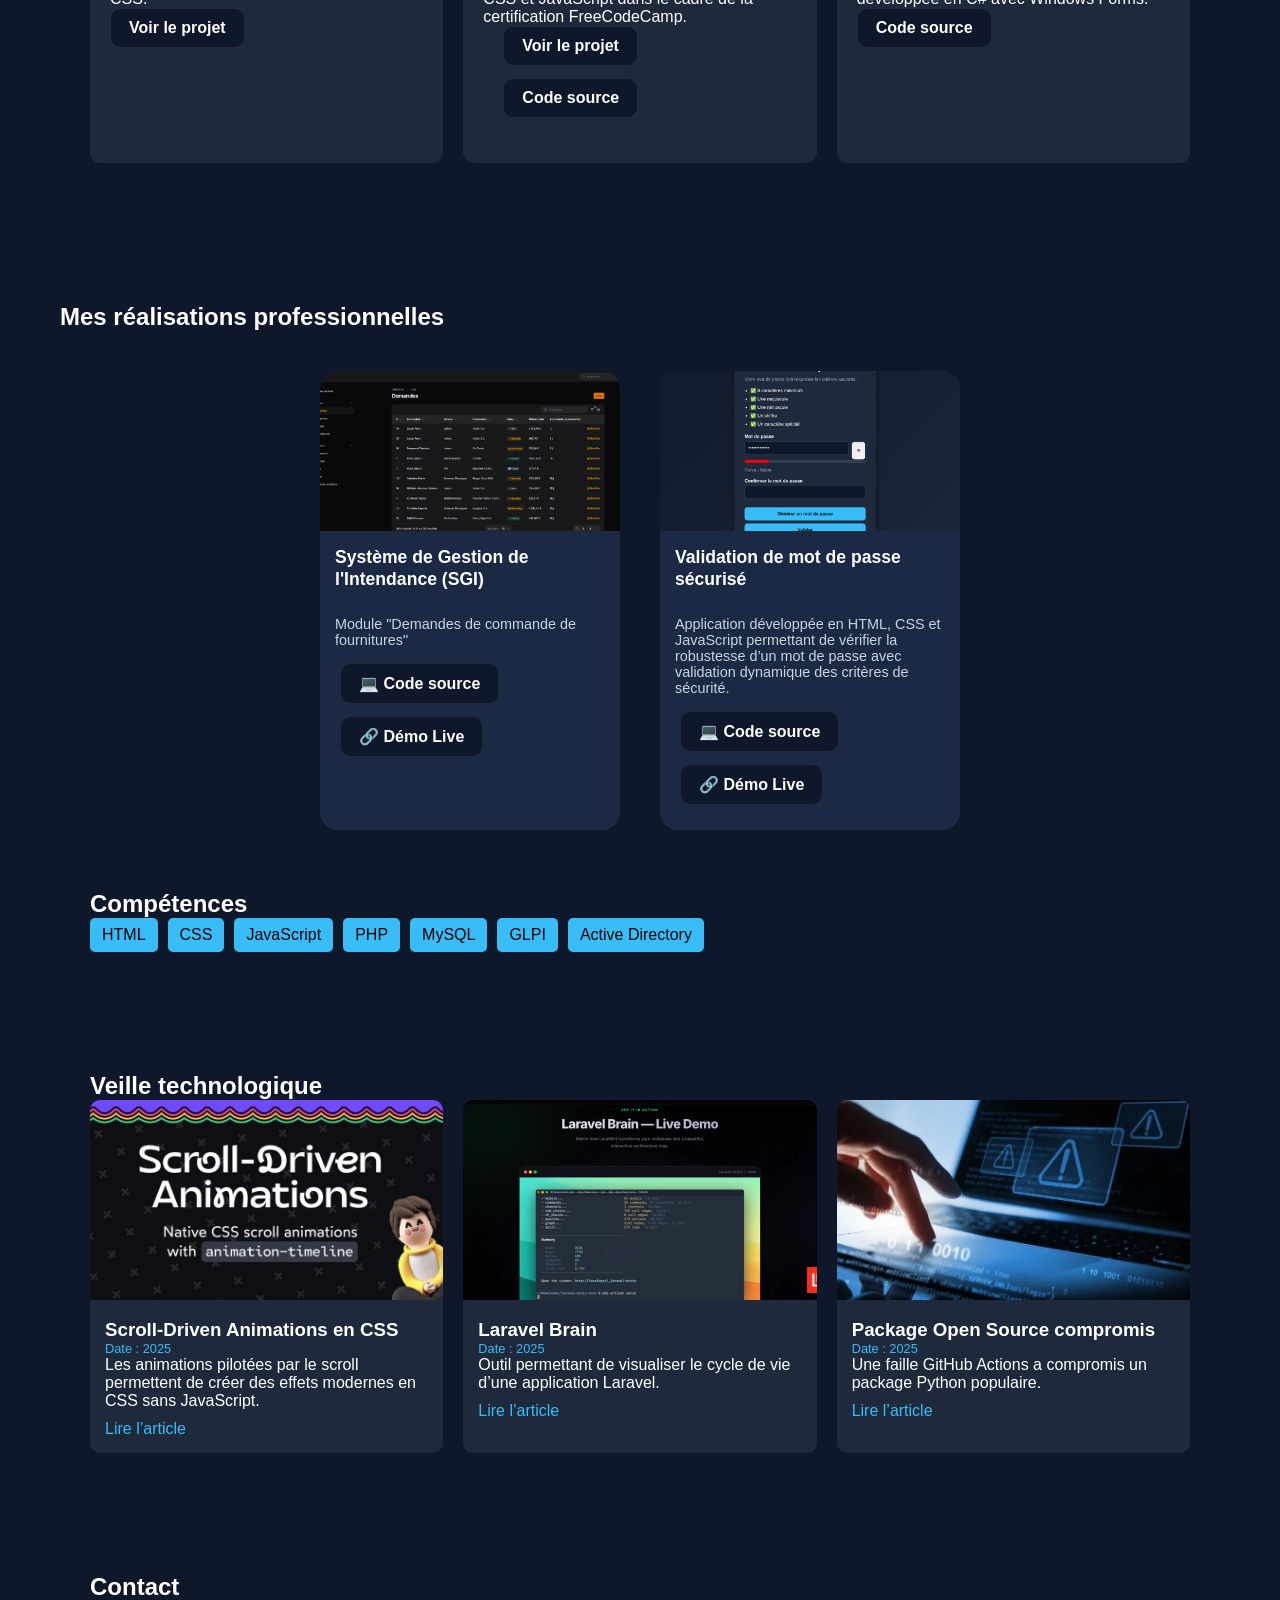
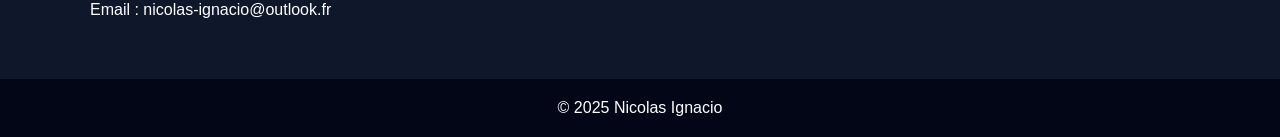
==== commit 842f60a0: "Add demo live link to index.html" ====
--- a/index.html
+++ b/index.html
@@ -252,6 +252,12 @@
            class="github-btn">
            💻 Code source
         </a>
+
+        <a href="https://sleipnik.github.io/application-securite-mdp/"
+            target="_blank"
+            class="demo-btn">
+            🔗 Démo Live
+        </a>
     
     </div>
 
--- a/style.css
+++ b/style.css
@@ -423,15 +423,24 @@
 }
 
 /* =========================
-   REALISATION PRO
+   REALISATIONS PROFESSIONNELLES
 ========================= */
 
 #realisations {
     width: 100%;
-    display: flex;
-    flex-direction: column;
-    align-items: center;
-}
+    max-width: 1200px;
+    margin: 80px auto 0;
+    padding: 0 20px;
+}
+
+#realisations .section-title {
+    width: 100%;
+    text-align: left;
+    margin-bottom: 40px;
+    color: white;
+}
+
+/* CARTES */
 
 .pro-card {
     background-color: #1b2945;
@@ -439,7 +448,7 @@
     overflow: hidden;
 
     width: 300px;
-    height: 420px;
+    min-height: 420px;
 
     color: white;
     padding: 0;
@@ -449,10 +458,11 @@
     flex-direction: column;
 }
 
-
 .pro-card:hover {
     transform: translateY(-5px);
 }
+
+/* IMAGE */
 
 .project-image {
     width: 100%;
@@ -461,6 +471,8 @@
     display: block;
 }
 
+/* CONTENU */
+
 .pro-card h3 {
     padding: 15px 15px 10px;
     font-size: 1.1rem;
@@ -473,6 +485,8 @@
     font-size: 0.9rem;
     margin-bottom: 15px;
 }
+
+/* TAGS */
 
 .project-tags {
     display: flex;
@@ -488,6 +502,8 @@
     border-radius: 8px;
     font-size: 14px;
 }
+
+/* BOUTONS */
 
 .project-buttons {
     display: flex;
@@ -507,6 +523,7 @@
     transition: 0.3s;
     font-weight: 600;
     border: 1px solid rgba(255,255,255,0.08);
+
     display: inline-flex;
     align-items: center;
     gap: 8px;
@@ -518,13 +535,15 @@
     transform: translateY(-2px);
 }
 
-/* CONTENEUR POUR METTRE LES REALISATIONS COTE A COTE */
+/* CONTENEUR */
 
 .realisation-container {
     width: 100%;
+
     display: flex;
     justify-content: center;
     align-items: stretch;
     gap: 40px;
+
     flex-wrap: wrap;
 }
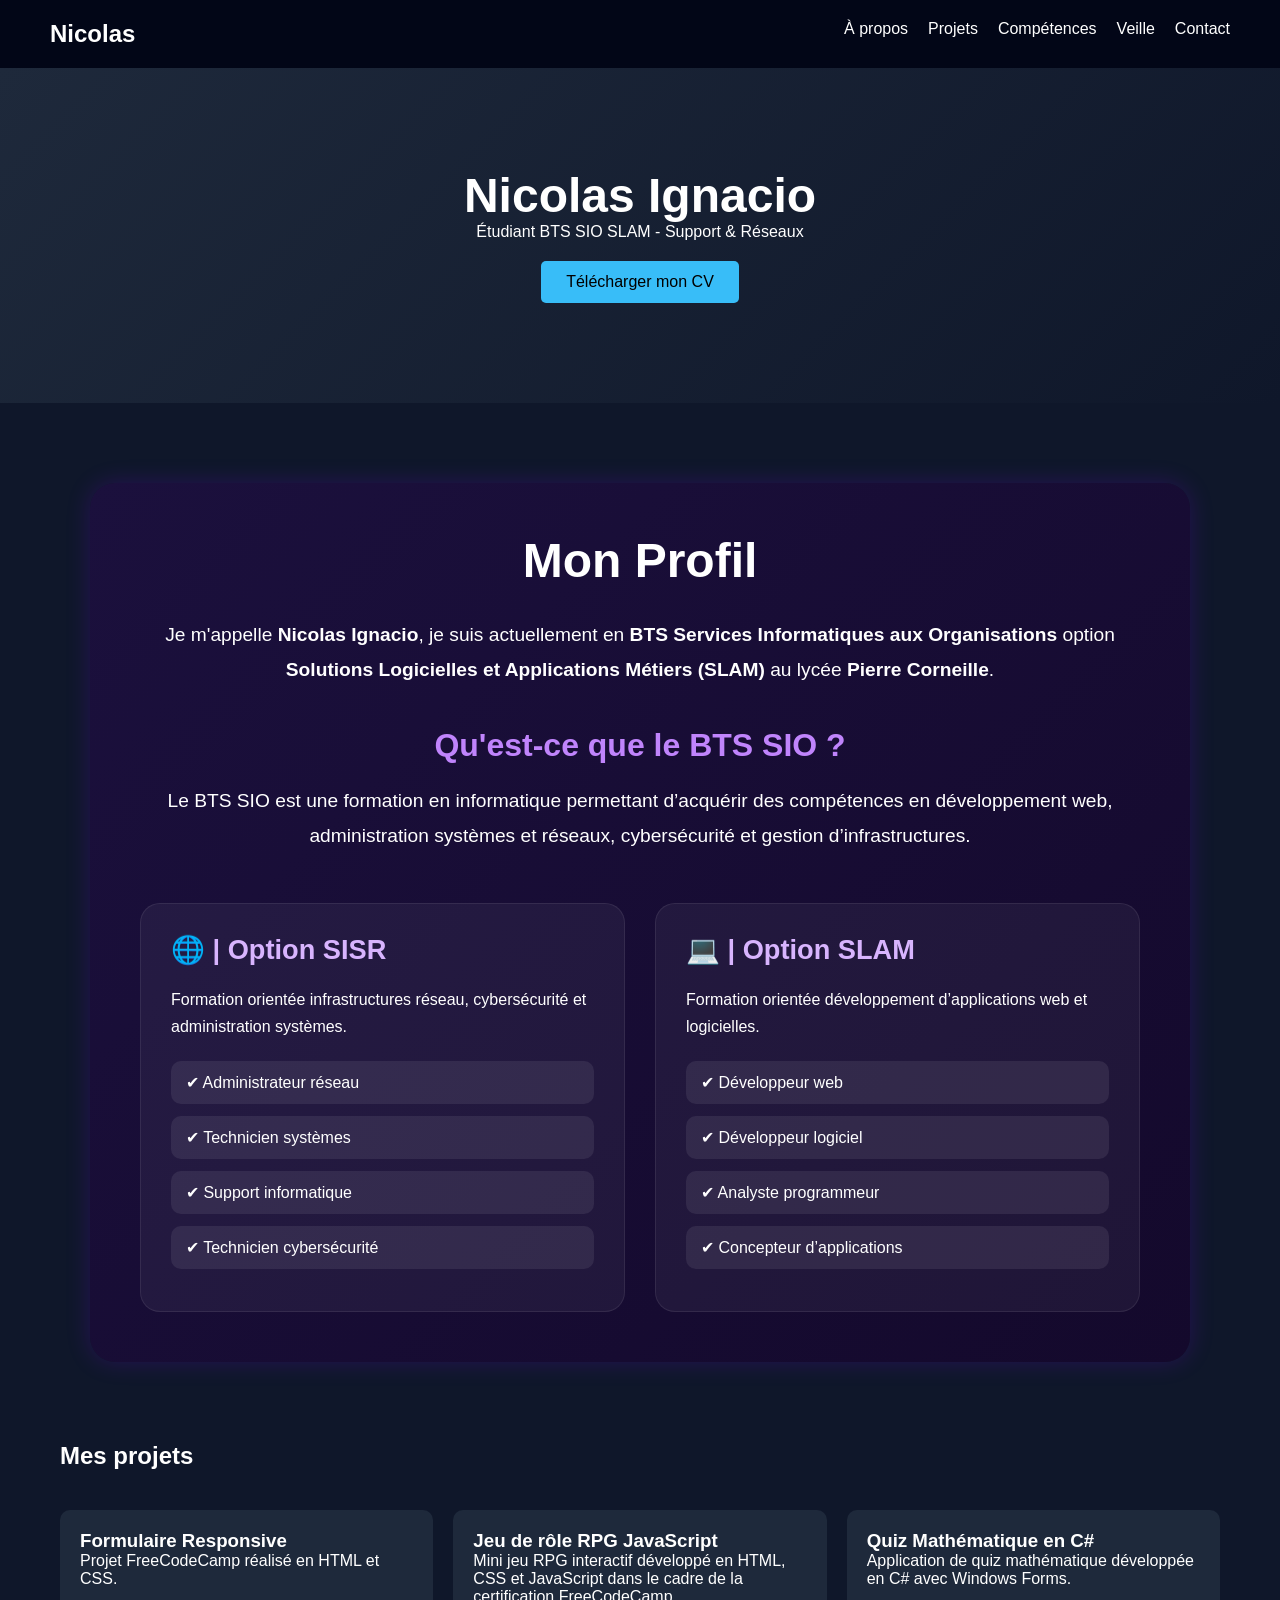
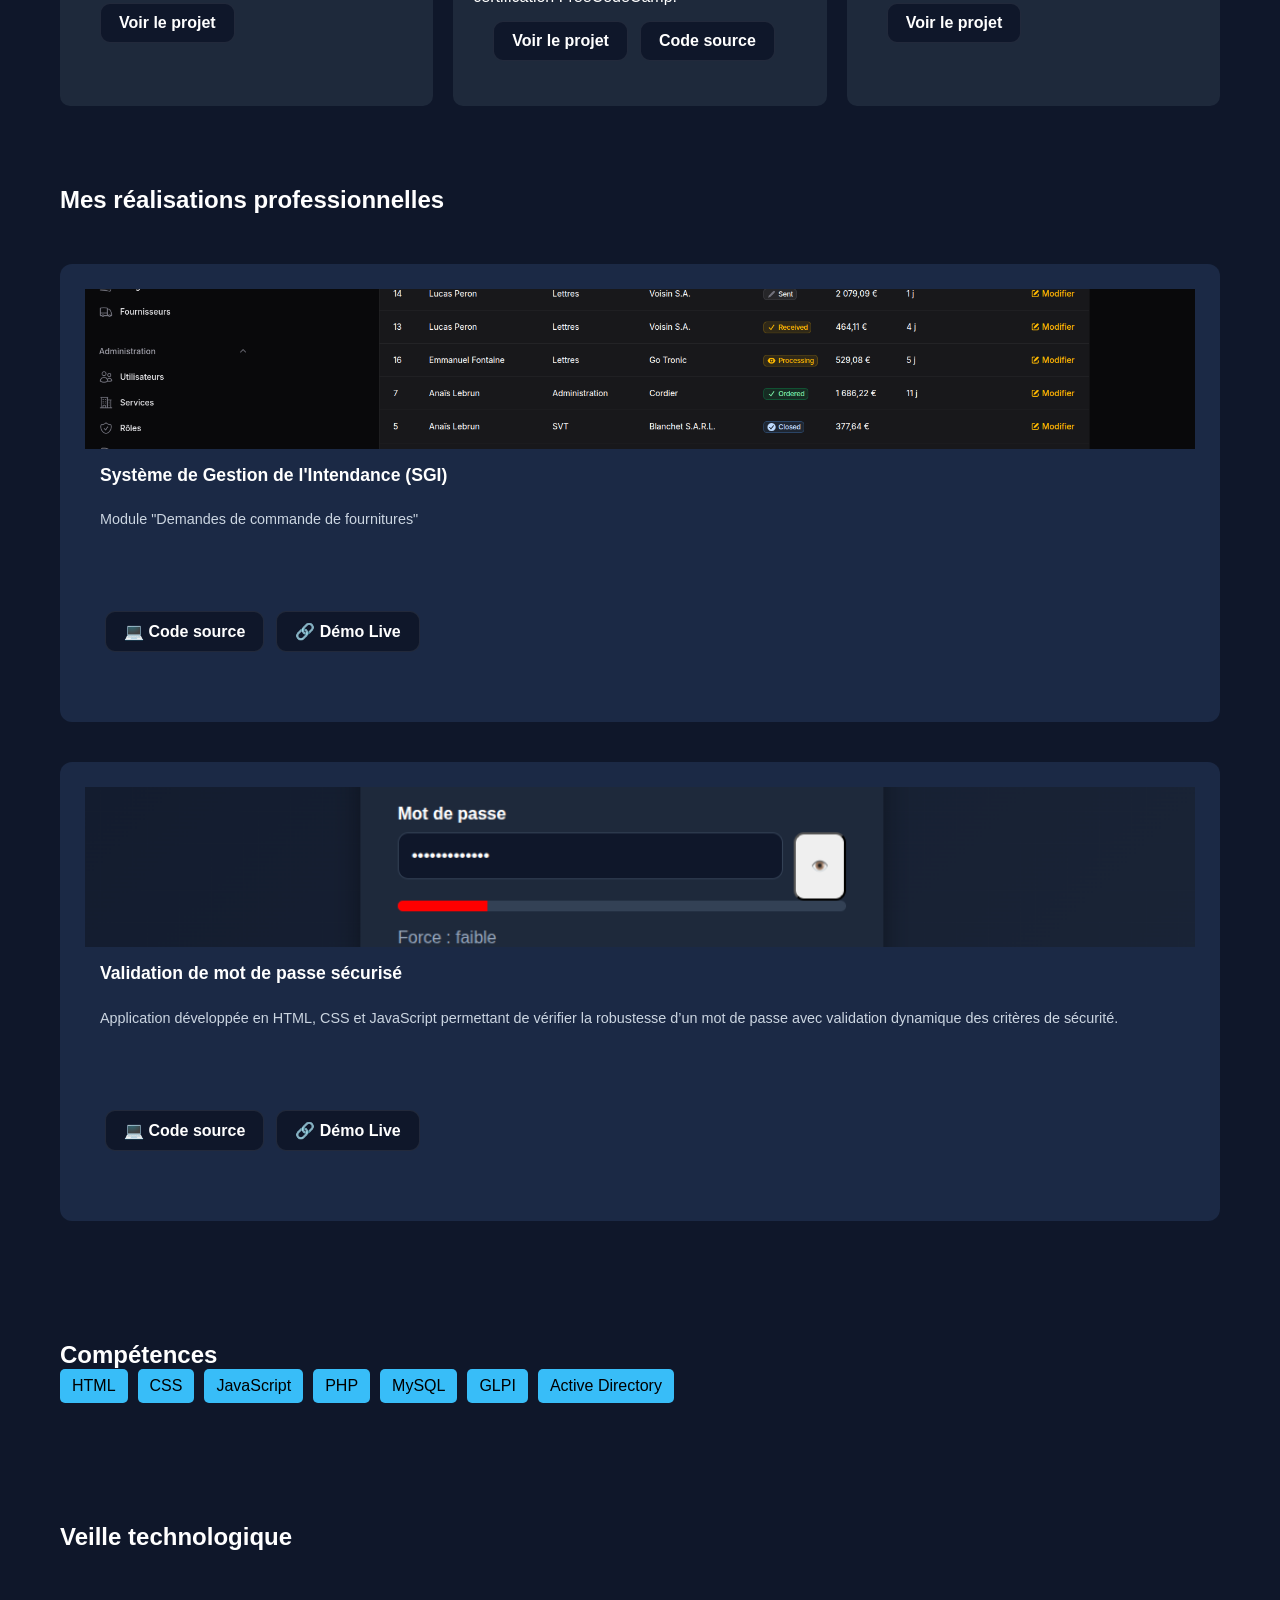
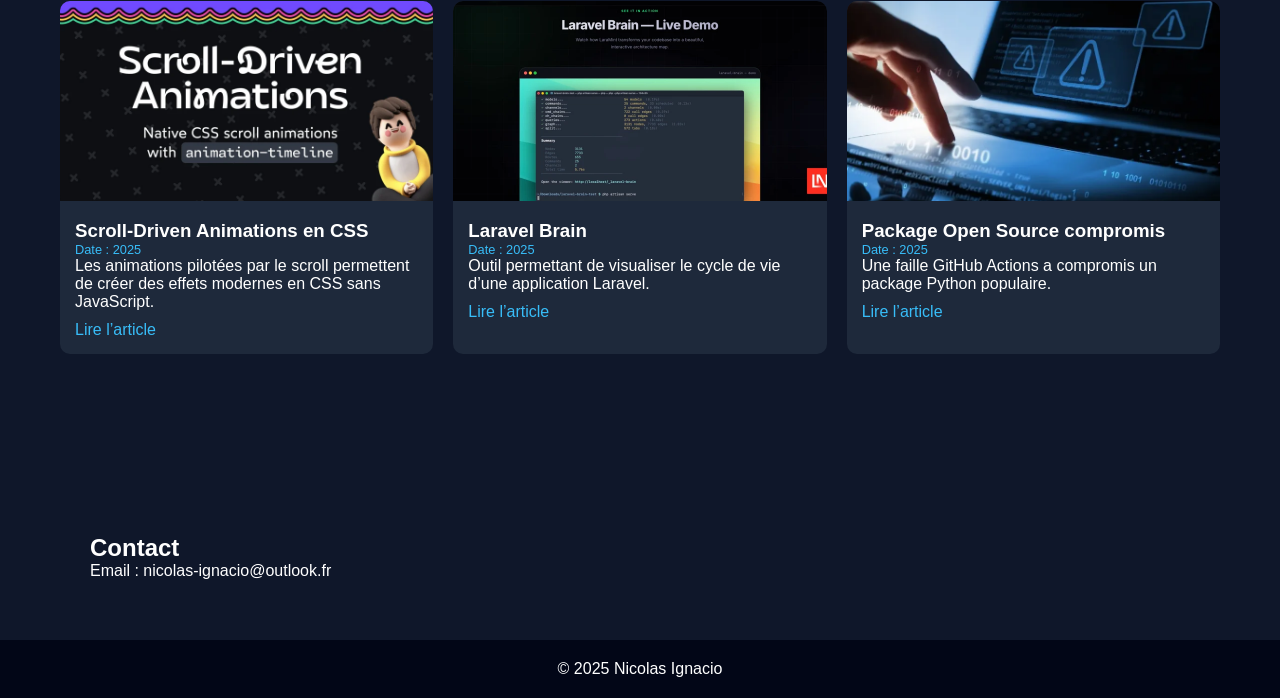
==== commit 455af37e: "Add project buttons for demo links in index.html" ====
--- a/index.html
+++ b/index.html
@@ -126,11 +126,14 @@
                 Projet FreeCodeCamp réalisé en HTML et CSS.
             </p>
 
+        <div class="project-buttons">
             <a href="https://sleipnik.github.io/Formulaire/"
                target="_blank"
                class="demo-btn">
                Voir le projet
             </a>
+        </div>
+            
 
         </div>
 
@@ -172,11 +175,13 @@
                 avec Windows Forms.
             </p>
 
-            <a href="https://github.com/LucaBONNIN/Quiz-Mathematique"
-               target="_blank"
-               class="github-btn">
-               Code source
-            </a>
+            <div class="project-buttons">
+                <a href="https://github.com/LucaBONNIN/Quiz-Mathematique"
+                target="_blank"
+                class="demo-btn">
+                Voir le projet
+                </a>
+            </div>
 
         </div>
 
--- a/style.css
+++ b/style.css
@@ -387,39 +387,53 @@
         font-size: 0.95rem;
     }
 
-    /* PROJETS */
-    .projects-grid {
-        flex-direction: column;
-    }
-
-    .project-card {
-        width: 100%;
-        box-sizing: border-box;
-    }
-
-    /* VEILLE */
-    .veille-container {
-        grid-template-columns: 1fr;
-    }
-
-    .veille-card img {
-        height: auto;
-    }
-
-    /* FOOTER */
-    footer {
-        padding: 15px;
-        font-size: 0.9rem;
-    }
-
-    html, body {
-        overflow-x: hidden;
-    }
-
-    img {
-        max-width: 100%;
-    }
-
+/* PROJETS */
+.projects-grid {
+    flex-direction: column;
+}
+
+.project-card {
+    width: 100%;
+    box-sizing: border-box;
+}
+
+/* VEILLE */
+.veille-container {
+    grid-template-columns: 1fr;
+}
+
+.veille-card img {
+    height: auto;
+}
+
+/* FOOTER */
+footer {
+    padding: 15px;
+    font-size: 0.9rem;
+}
+
+html,
+body {
+    overflow-x: hidden;
+}
+
+img {
+    max-width: 100%;
+}
+
+}
+
+/* =========================
+   ALIGNEMENT GLOBAL DES SECTIONS
+========================= */
+
+#projects,
+#realisations,
+#skills,
+#veille {
+    max-width: 1200px;
+    margin: 0 auto;
+    padding: 0 20px;
 }
 
 /* =========================
@@ -427,10 +441,7 @@
 ========================= */
 
 #realisations {
-    width: 100%;
-    max-width: 1200px;
-    margin: 80px auto 0;
-    padding: 0 20px;
+    margin-top: 80px;
 }
 
 #realisations .section-title {
@@ -440,7 +451,9 @@
     color: white;
 }
 
-/* CARTES */
+/* =========================
+   CARTES REALISATIONS
+========================= */
 
 .pro-card {
     background-color: #1b2945;
@@ -456,6 +469,38 @@
 
     display: flex;
     flex-direction: column;
+}
+
+/* CONTENU INTERNE */
+
+.pro-card .project-content {
+    display: flex;
+    flex-direction: column;
+    flex: 1;
+    padding-bottom: 20px;
+}
+
+/* TEXTE */
+
+.pro-card p {
+    padding: 0 15px;
+    color: #cbd5e1;
+    font-size: 0.9rem;
+
+    flex-grow: 1;
+}
+
+/* BOUTONS TOUJOURS EN BAS */
+
+.project-buttons {
+    margin-top: auto;
+
+    display: flex;
+    gap: 12px;
+    padding: 0 20px 25px;
+
+    align-items: center;
+    flex-wrap: wrap;
 }
 
 .pro-card:hover {
@@ -535,15 +580,103 @@
     transform: translateY(-2px);
 }
 
-/* CONTENEUR */
+/* CONTENEUR REALISATIONS */
 
 .realisation-container {
     width: 100%;
 
     display: flex;
-    justify-content: center;
+    justify-content: flex-start;
     align-items: stretch;
     gap: 40px;
 
     flex-wrap: wrap;
 }
+
+#projects h2,
+#realisations .section-title {
+    margin-bottom: 40px;
+    text-align: left;
+}
+
+/* ESPACEMENT ENTRE LES BLOCS */
+
+#skills h2,
+#veille h2,
+#contact h2 {
+    margin-top: 120px;
+}
+
+.projects-grid,
+.realisation-container,
+.veille-container {
+    margin-top: 50px;
+}
+
+/* ALIGNEMENT DES BOUTONS DANS LES CARTES */
+
+.pro-card .project-content {
+    display: flex;
+    flex-direction: column;
+    height: 100%;
+}
+
+/* MEME HAUTEUR POUR LES CARTES */
+
+.realisation-container {
+    align-items: stretch;
+}
+
+.pro-card {
+    display: flex;
+    flex-direction: column;
+}
+
+.pro-card .project-content {
+    display: flex;
+    flex-direction: column;
+    flex: 1;
+}
+
+.project-buttons {
+    margin-top: auto;
+}
+
+.pro-card p {
+    min-height: 90px;
+}}
+
+/* ALIGNEMENT DES BOUTONS DANS LES CARTES */
+
+.pro-card .project-content {
+    display: flex;
+    flex-direction: column;
+    height: 100%;
+}
+
+/* ALIGNEMENT DES CARTES PROJETS */
+
+.project-card {
+    background-color: #1b2945;
+    padding: 25px;
+    border-radius: 12px;
+
+    width: 100%;
+    min-height: 190px;
+
+    display: flex;
+    flex-direction: column;
+}
+
+.project-card p {
+    min-height: 70px;
+}
+
+/* CONTENEUR DES BOUTONS */
+
+.project-buttons {
+    display: flex;
+    gap: 12px;
+    flex-wrap: wrap;
+    margin-top: 15px;
+}
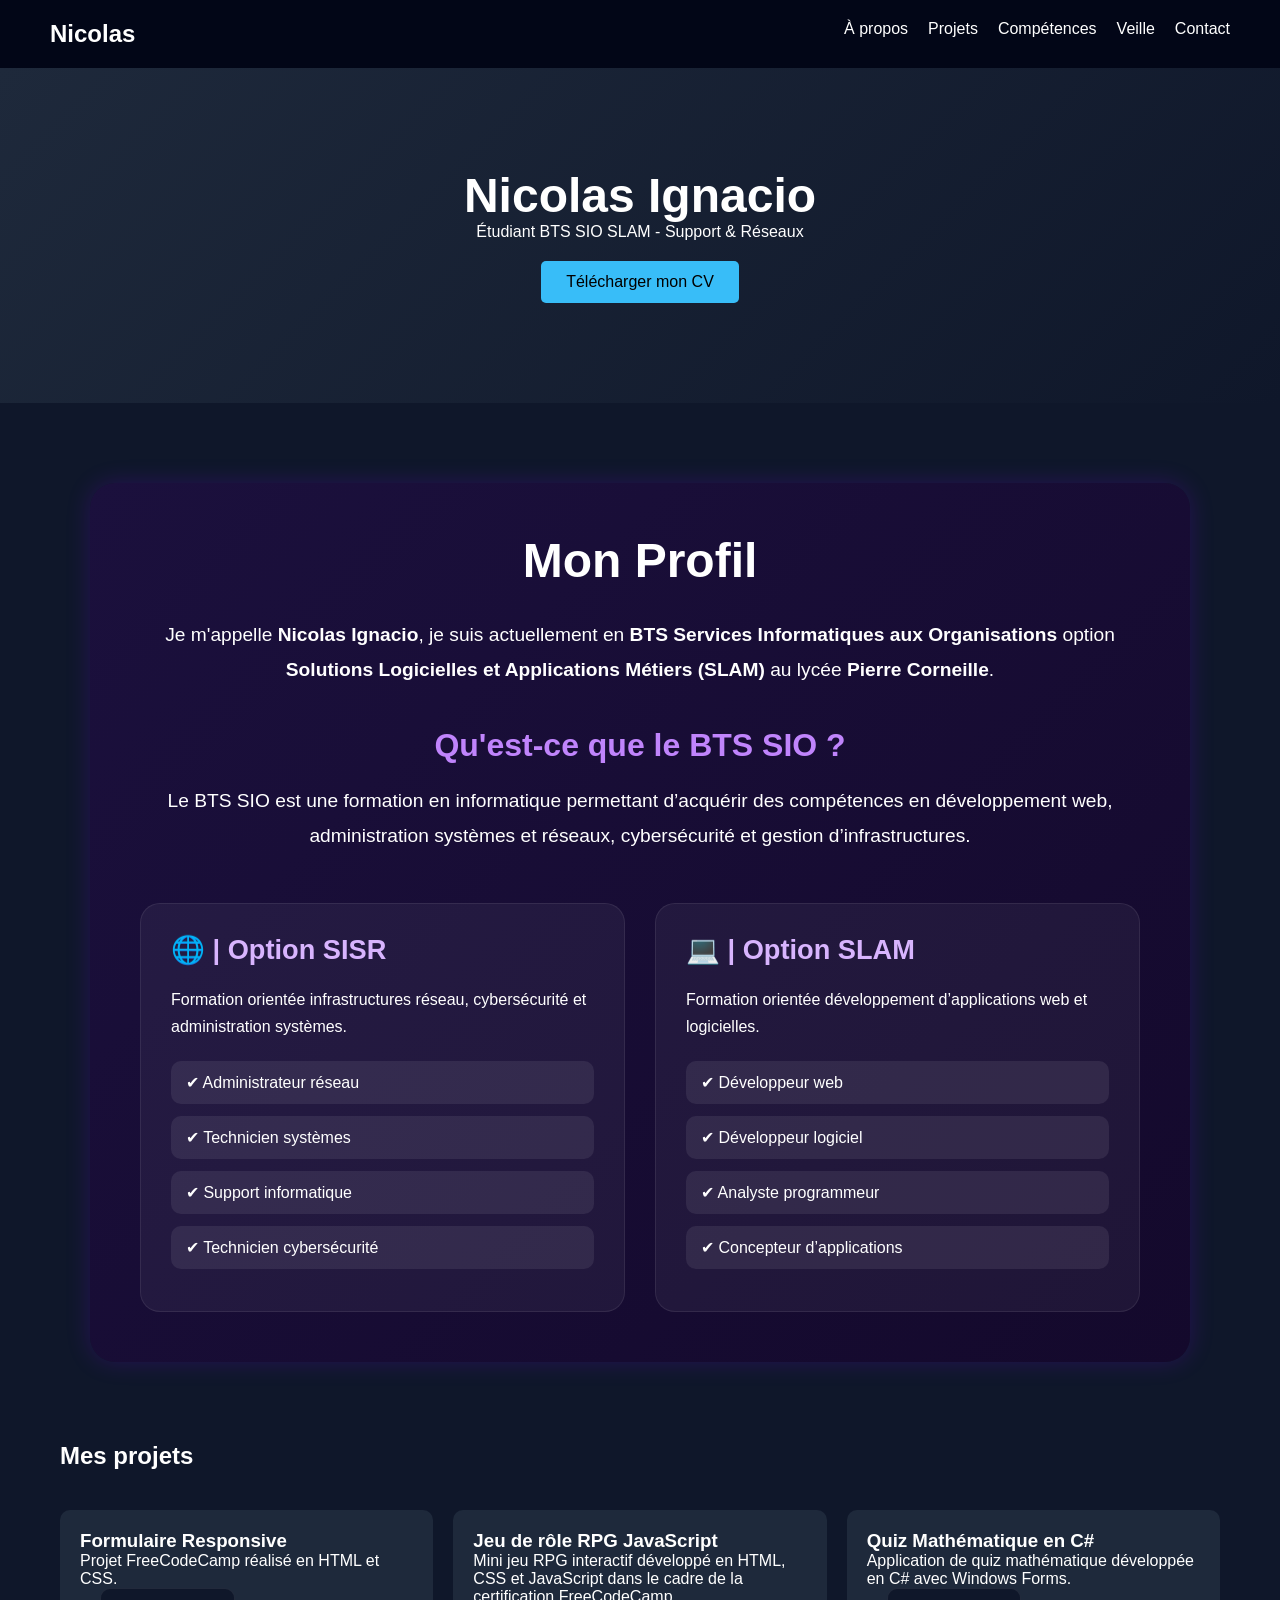
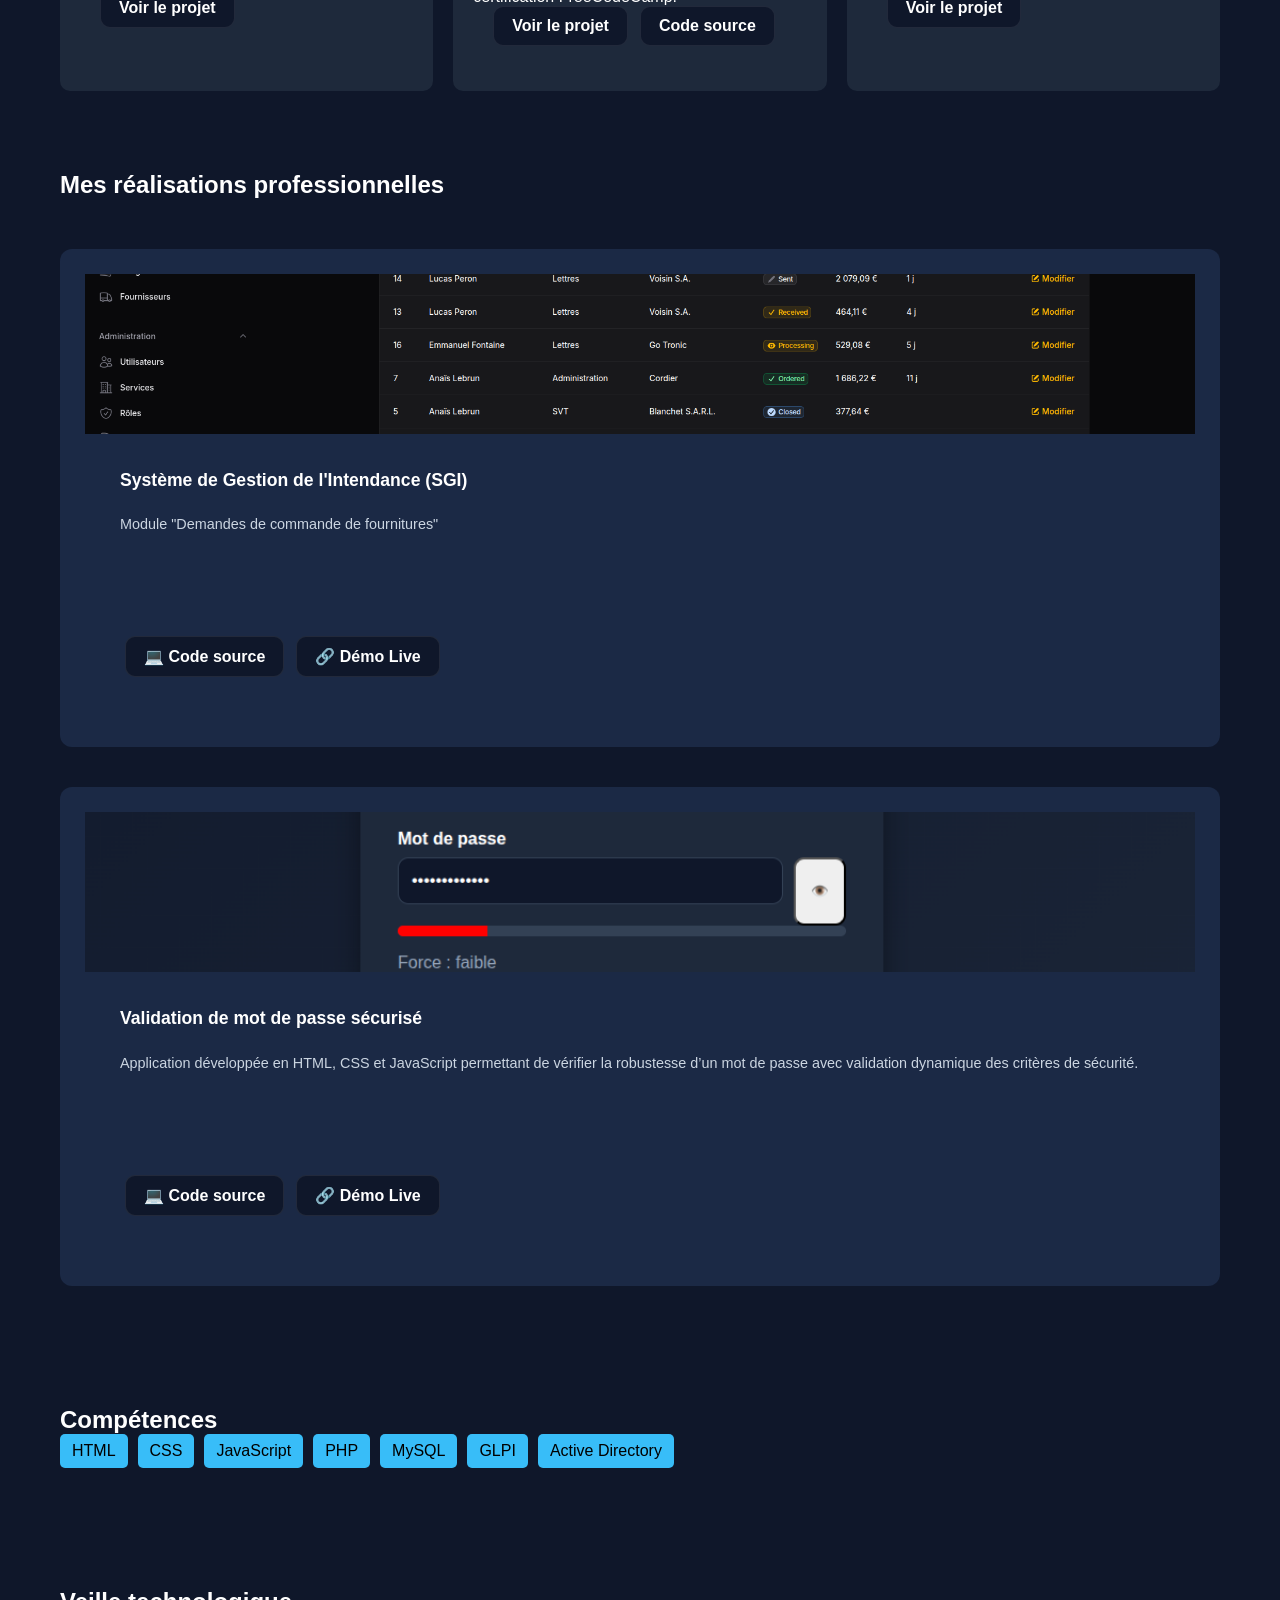
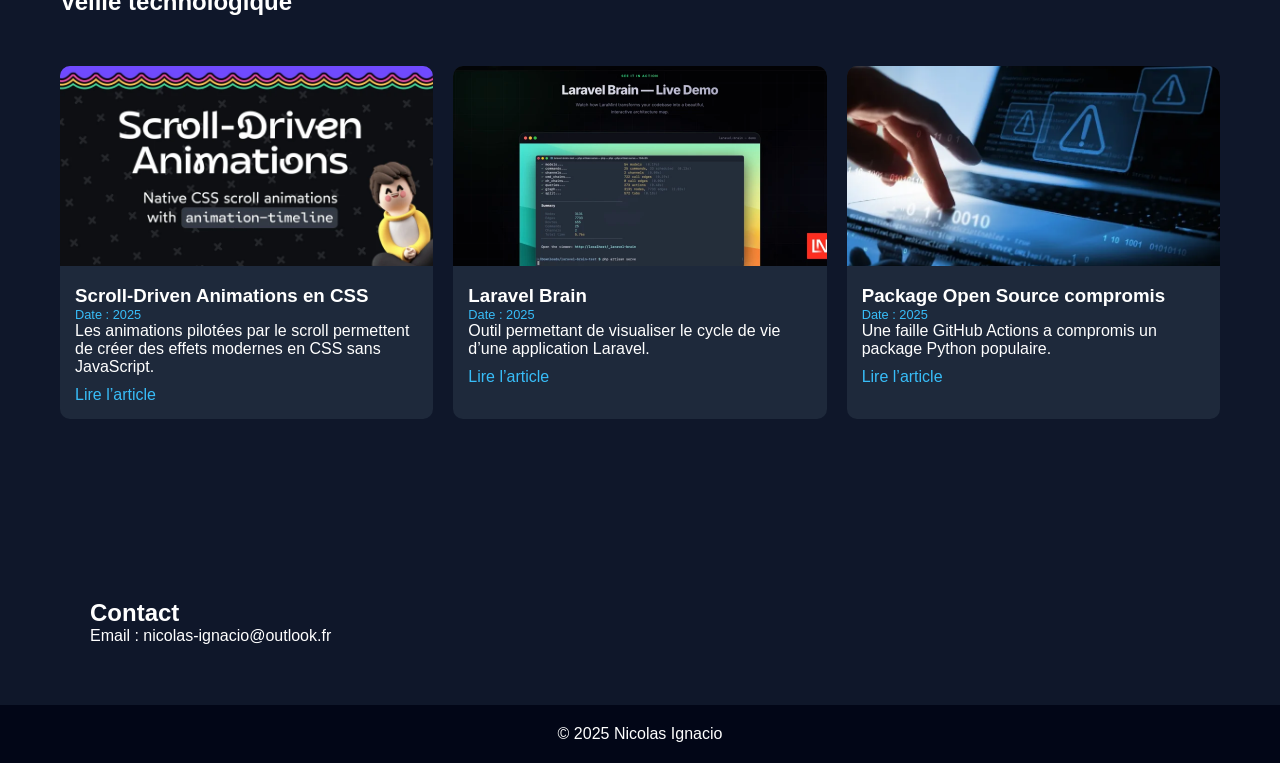
==== commit dcc8daa1: "Refactor project card for password validation" ====
--- a/index.html
+++ b/index.html
@@ -232,41 +232,46 @@
             </div>
 
         </div>
-    <!-- REALISATION 2 -->
-    
-<div class="project-card pro-card">
-
-    <img src="images/mdp.png"
-         alt="Validation mot de passe"
-         class="project-image">
-
-    <div class="project-content">
-
-        <h3>Validation de mot de passe sécurisé</h3>
-
-        <p>
-            Application développée en HTML, CSS et JavaScript
-            permettant de vérifier la robustesse d’un mot de passe
-            avec validation dynamique des critères de sécurité.
-        </p>
-
-    <div class="project-buttons">
-    
-        <a href="https://github.com/sleipnik/application-securite-mdp"
-           target="_blank"
-           class="github-btn">
-           💻 Code source
-        </a>
-
-        <a href="https://sleipnik.github.io/application-securite-mdp/"
-            target="_blank"
-            class="demo-btn">
-            🔗 Démo Live
-        </a>
-    
+
+        <!-- REALISATION 2 -->
+        <div class="project-card pro-card">
+
+            <img src="images/mdp.png"
+                 alt="Validation mot de passe"
+                 class="project-image">
+
+            <div class="project-content">
+
+                <h3>Validation de mot de passe sécurisé</h3>
+
+                <p>
+                    Application développée en HTML, CSS et JavaScript
+                    permettant de vérifier la robustesse d’un mot de passe
+                    avec validation dynamique des critères de sécurité.
+                </p>
+
+                <div class="project-buttons">
+
+                    <a href="https://github.com/sleipnik/application-securite-mdp"
+                       target="_blank"
+                       class="github-btn">
+                       💻 Code source
+                    </a>
+
+                    <a href="https://sleipnik.github.io/application-securite-mdp/"
+                       target="_blank"
+                       class="demo-btn">
+                       🔗 Démo Live
+                    </a>
+
+                </div>
+
+            </div>
+
+        </div>
+
     </div>
 
-</div>
 </section>
 
     <!-- COMPETENCES -->
--- a/style.css
+++ b/style.css
@@ -613,70 +613,88 @@
     margin-top: 50px;
 }
 
-/* ALIGNEMENT DES BOUTONS DANS LES CARTES */
+
+/* =========================
+   REALISATIONS PROFESSIONNELLES
+========================= */
+
+.realisation-container {
+    display: flex;
+    gap: 40px;
+    flex-wrap: wrap;
+    justify-content: flex-start;
+    align-items: stretch;
+}
+
+.pro-card {
+    background-color: #1b2945;
+    border-radius: 18px;
+    overflow: hidden;
+
+    width: 300px;
+    min-height: 420px;
+
+    color: white;
+    transition: 0.3s;
+
+    display: flex;
+    flex-direction: column;
+}
+
+.pro-card:hover {
+    transform: translateY(-5px);
+}
+
+.project-image {
+    width: 100%;
+    height: 160px;
+    object-fit: cover;
+}
 
 .pro-card .project-content {
-    display: flex;
-    flex-direction: column;
-    height: 100%;
-}
-
-/* MEME HAUTEUR POUR LES CARTES */
-
-.realisation-container {
-    align-items: stretch;
-}
-
-.pro-card {
-    display: flex;
-    flex-direction: column;
-}
-
-.pro-card .project-content {
+    padding: 20px;
     display: flex;
     flex-direction: column;
     flex: 1;
 }
 
+.pro-card p {
+    min-height: 90px;
+}
+
 .project-buttons {
     margin-top: auto;
-}
-
-.pro-card p {
-    min-height: 90px;
-}}
-
-/* ALIGNEMENT DES BOUTONS DANS LES CARTES */
-
-.pro-card .project-content {
-    display: flex;
-    flex-direction: column;
-    height: 100%;
-}
-
-/* ALIGNEMENT DES CARTES PROJETS */
+
+    display: flex;
+    gap: 12px;
+    flex-wrap: wrap;
+}
+/* =========================
+   CARTES PROJETS
+========================= */
 
 .project-card {
     background-color: #1b2945;
     padding: 25px;
     border-radius: 12px;
+    transition: 0.3s;
 
     width: 100%;
-    min-height: 190px;
-
-    display: flex;
-    flex-direction: column;
+    box-sizing: border-box;
+}
+
+.project-card:hover {
+    transform: translateY(-5px);
+}
+
+.project-card h3 {
+    margin-bottom: 15px;
 }
 
 .project-card p {
-    min-height: 70px;
-}
-
-/* CONTENEUR DES BOUTONS */
-
-.project-buttons {
-    display: flex;
-    gap: 12px;
-    flex-wrap: wrap;
+    margin-bottom: 15px;
+}
+
+.project-card .project-buttons {
     margin-top: 15px;
 }
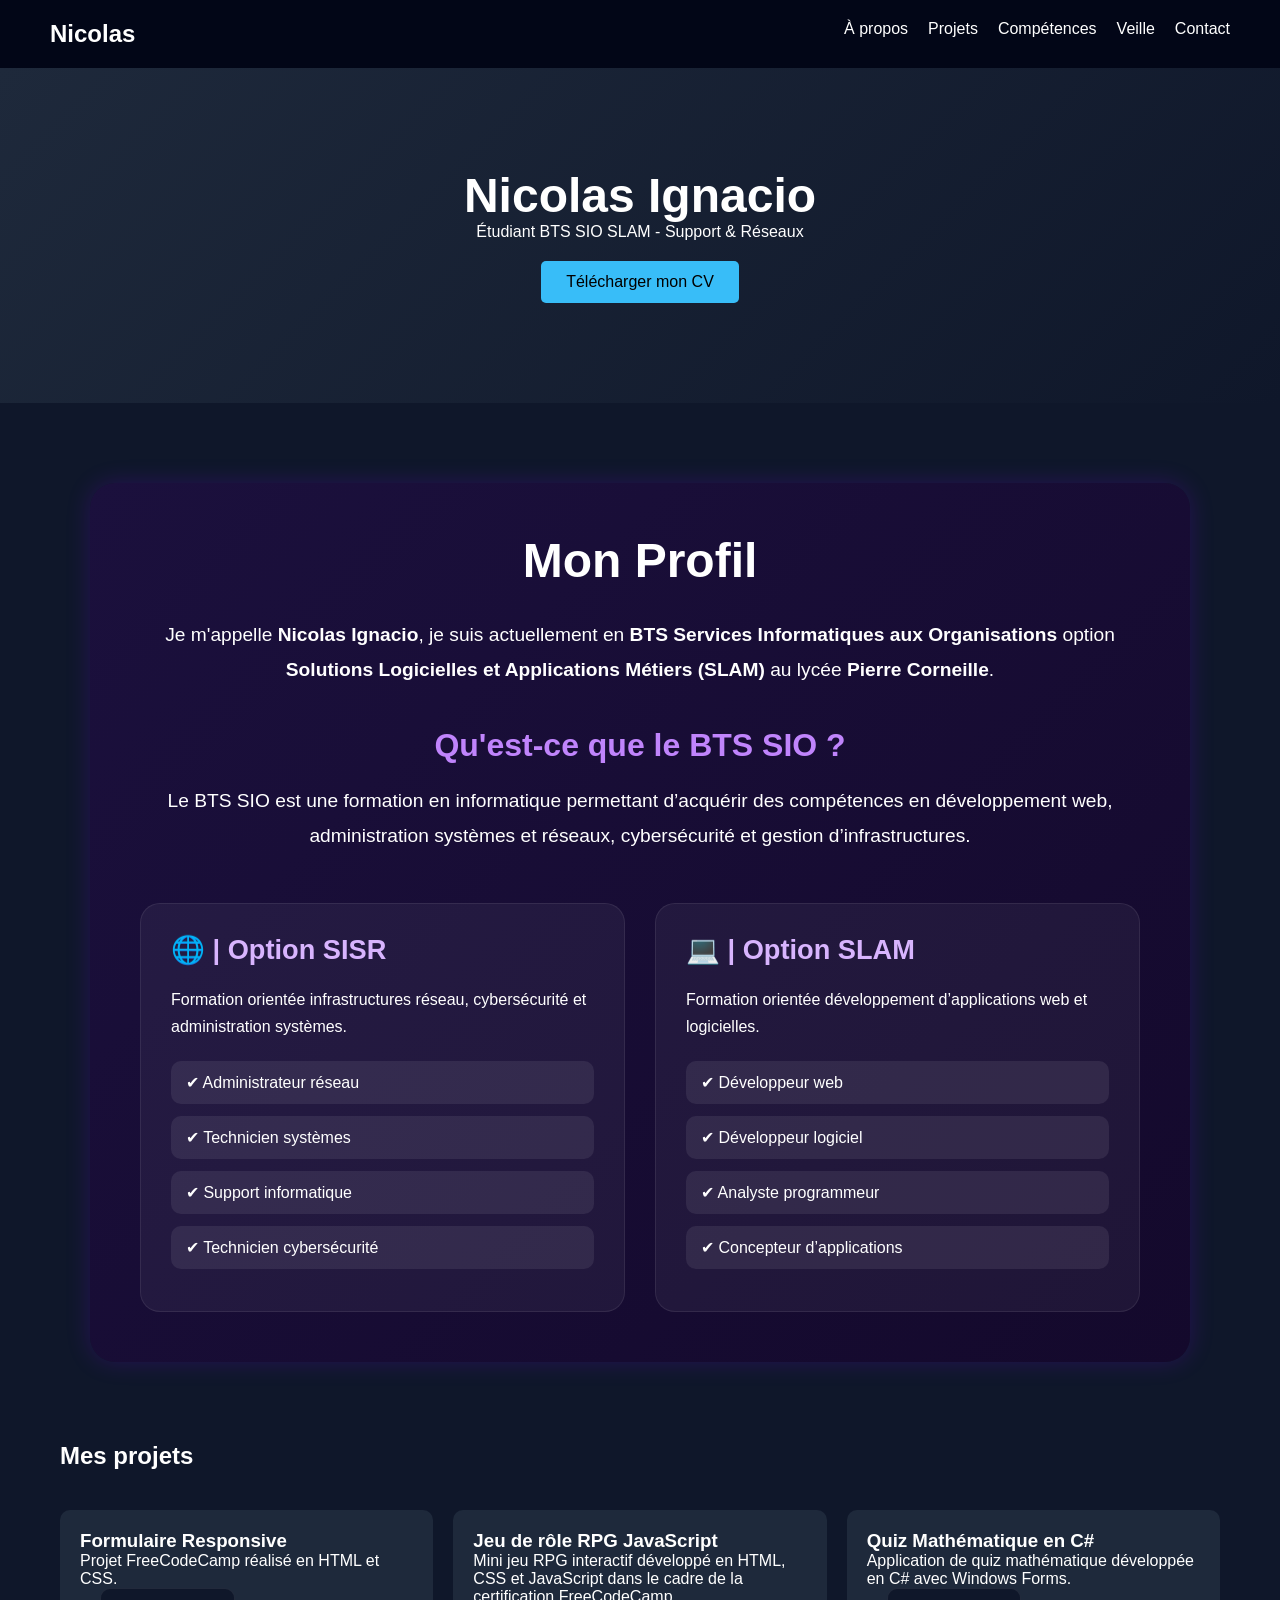
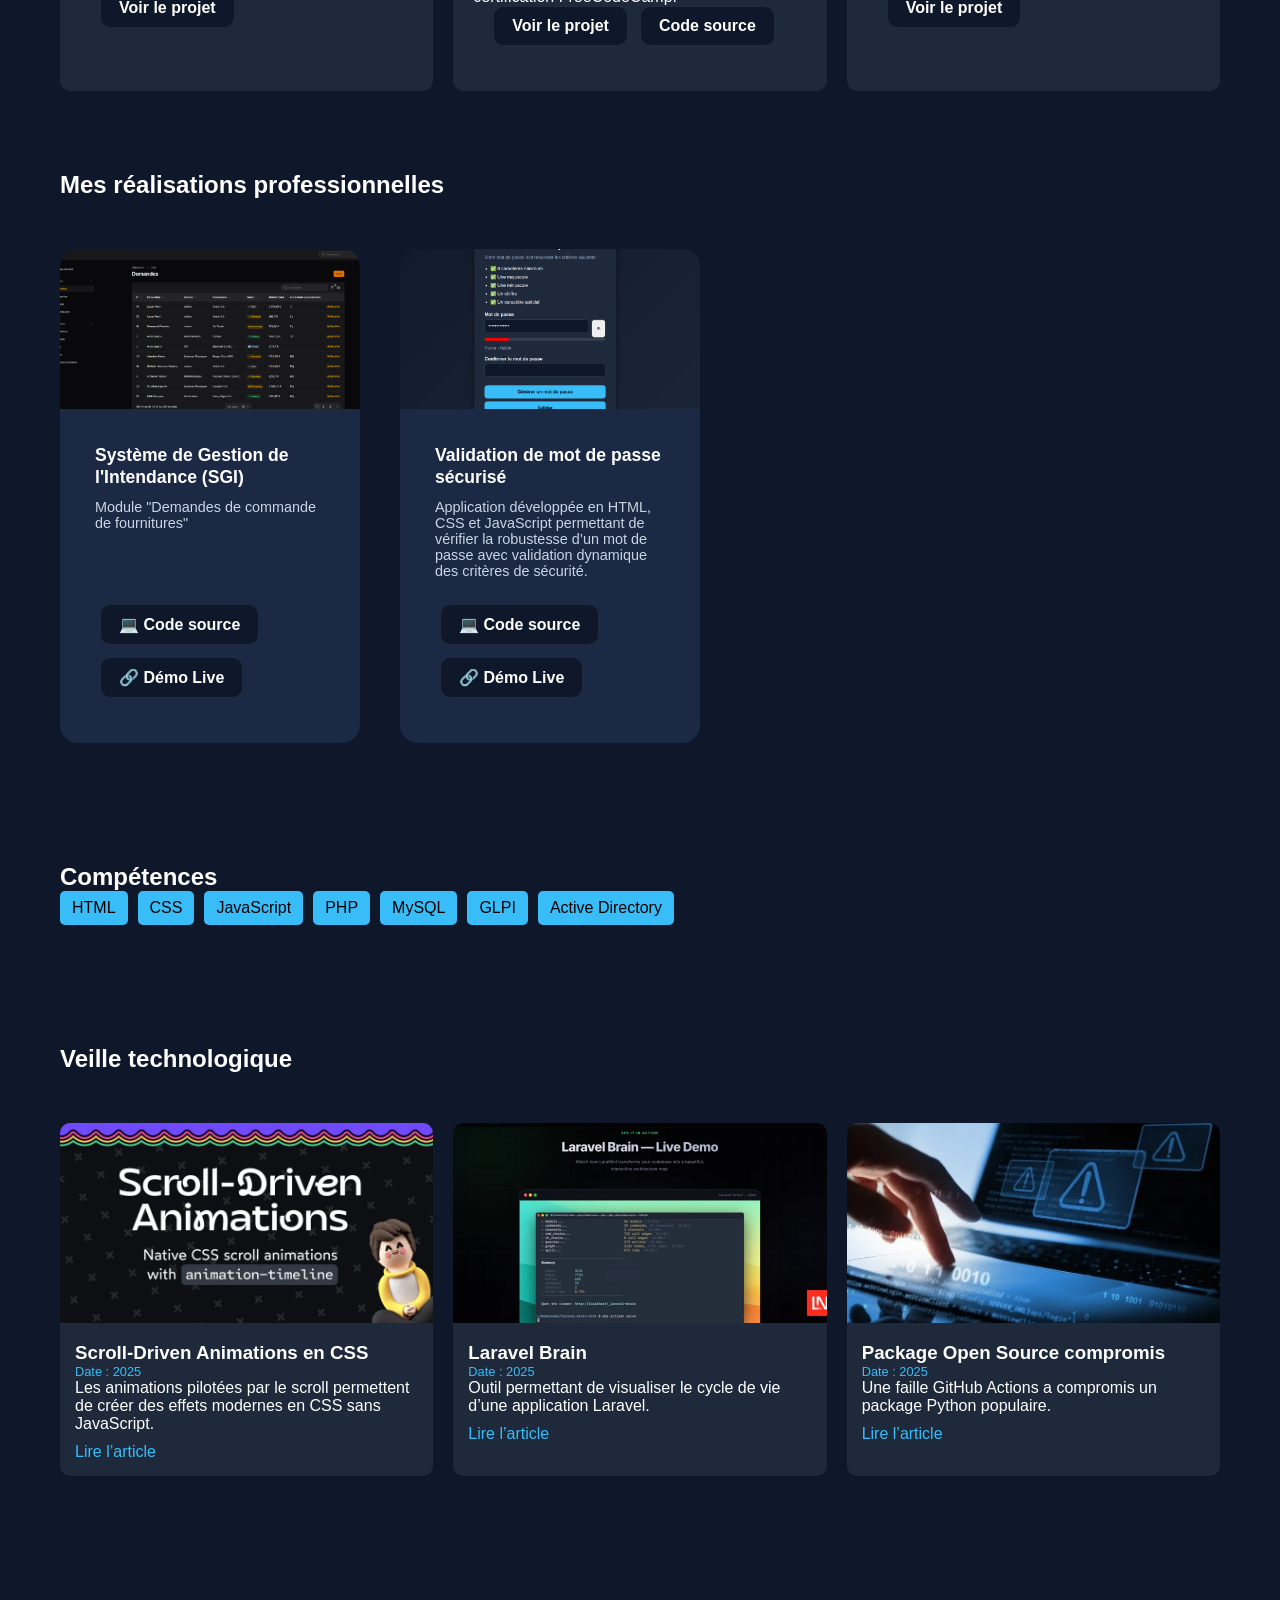
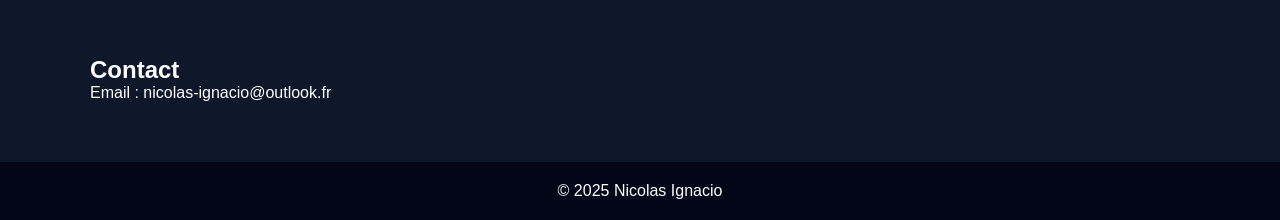
==== commit bcf2d837: "Refactor project card class for SGI and REALISATION 2 Updated project card structure by removing 'pr" ====
--- a/index.html
+++ b/index.html
@@ -199,7 +199,7 @@
     <div class="realisation-container">
 
         <!-- SGI -->
-        <div class="project-card pro-card">
+        <div class="pro-card">
 
             <img src="images/sgi-demo.png"
                  alt="Application SGI"
@@ -234,7 +234,7 @@
         </div>
 
         <!-- REALISATION 2 -->
-        <div class="project-card pro-card">
+        <div class="pro-card">
 
             <img src="images/mdp.png"
                  alt="Validation mot de passe"
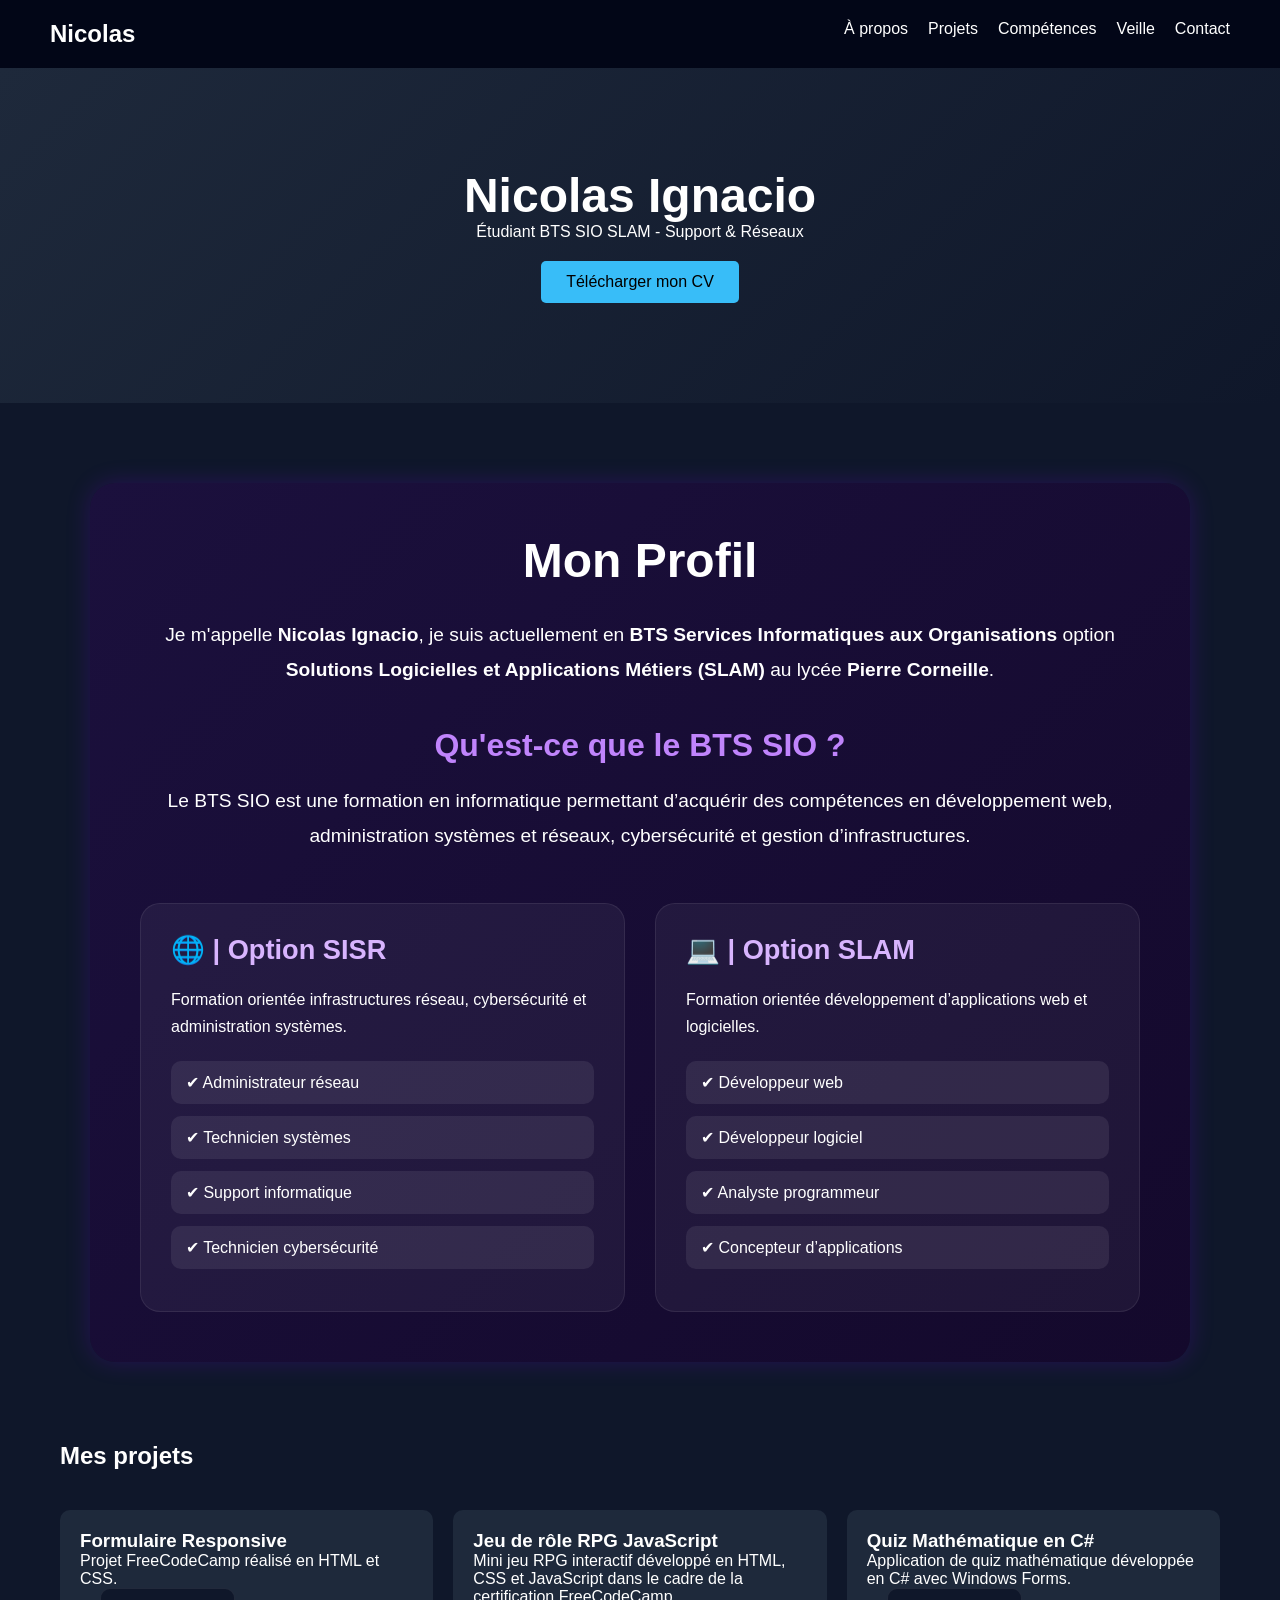
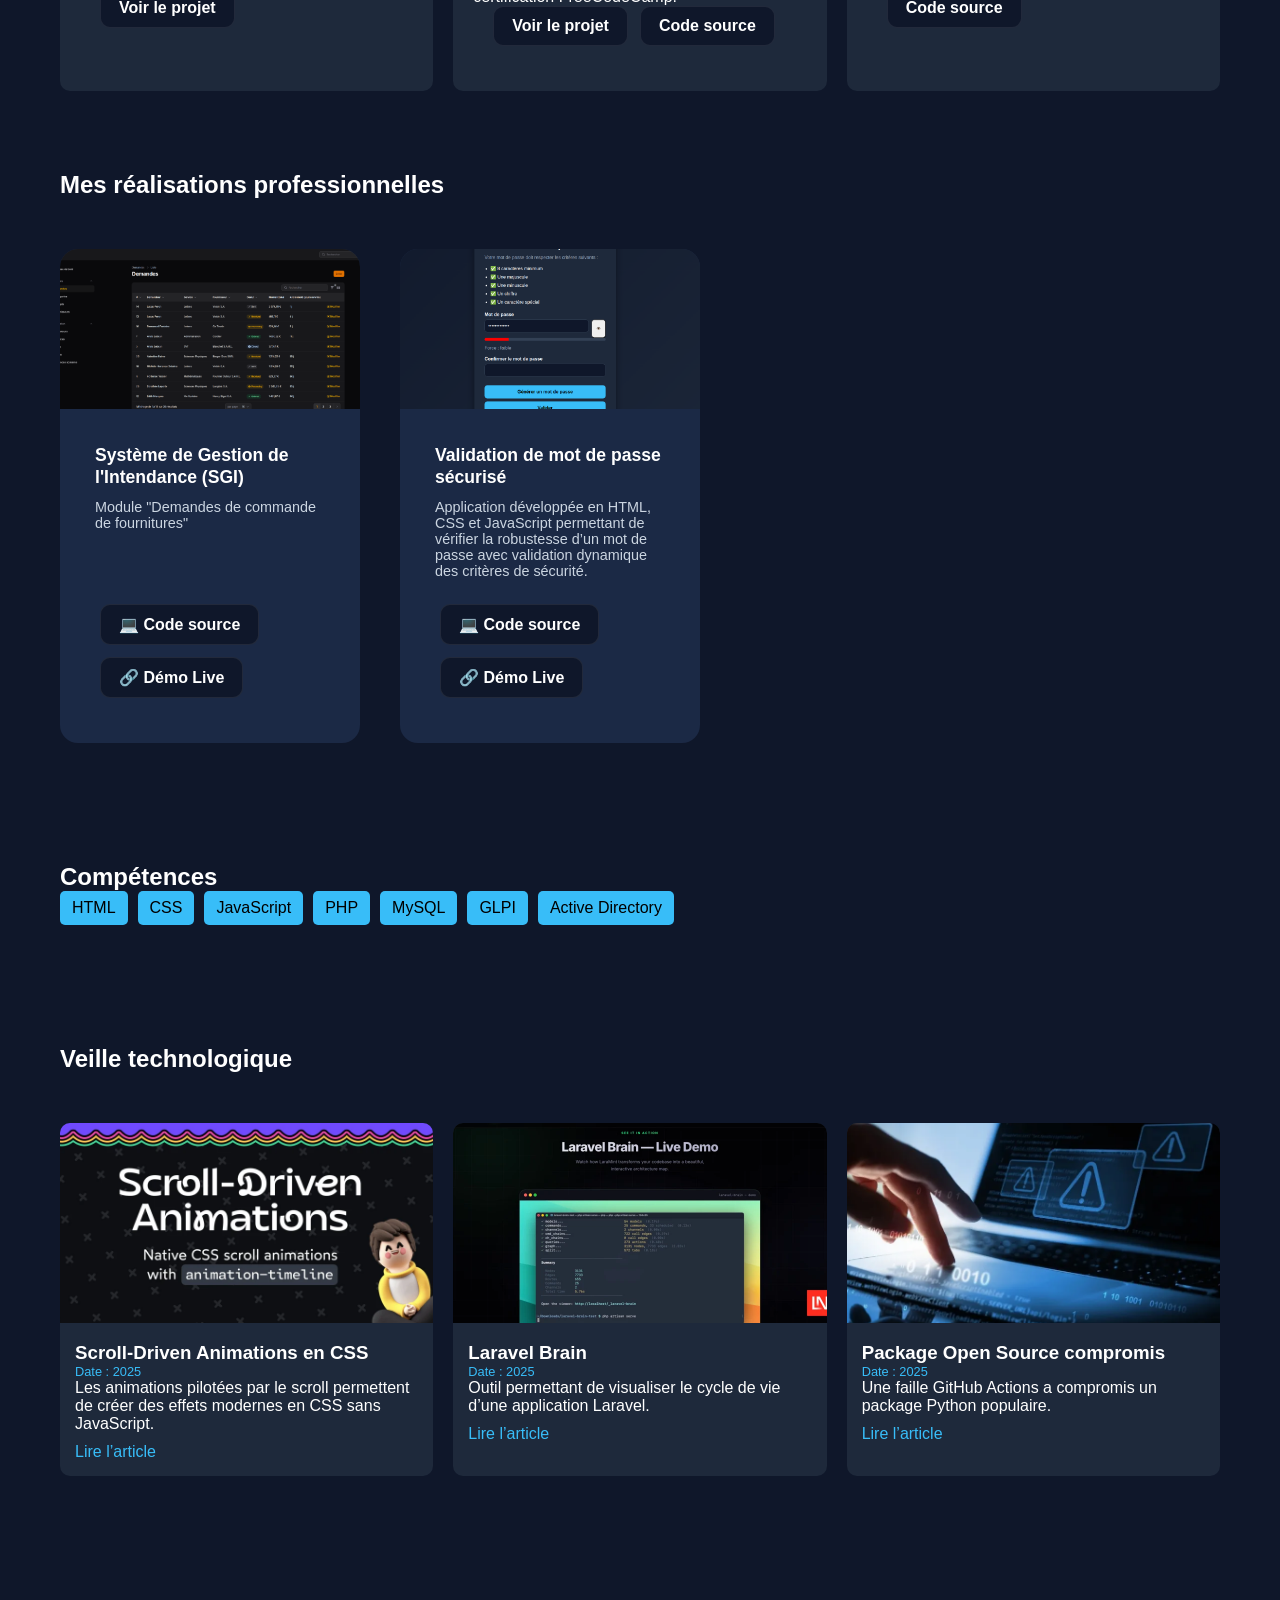
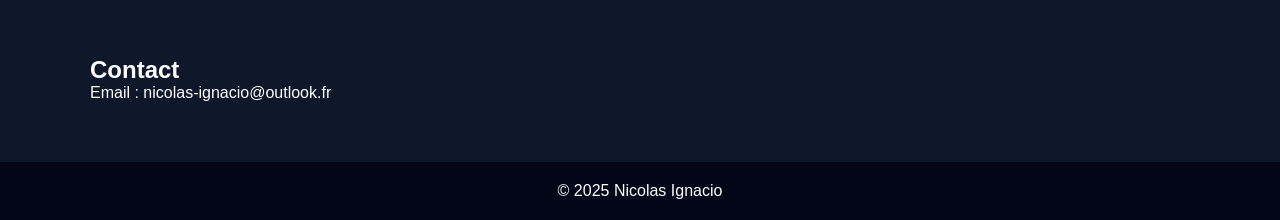
==== commit d6ec5c4e: "Change link text from 'Voir le projet' to 'Code source'" ====
--- a/index.html
+++ b/index.html
@@ -179,7 +179,7 @@
                 <a href="https://github.com/LucaBONNIN/Quiz-Mathematique"
                 target="_blank"
                 class="demo-btn">
-                Voir le projet
+                Code source
                 </a>
             </div>
 
